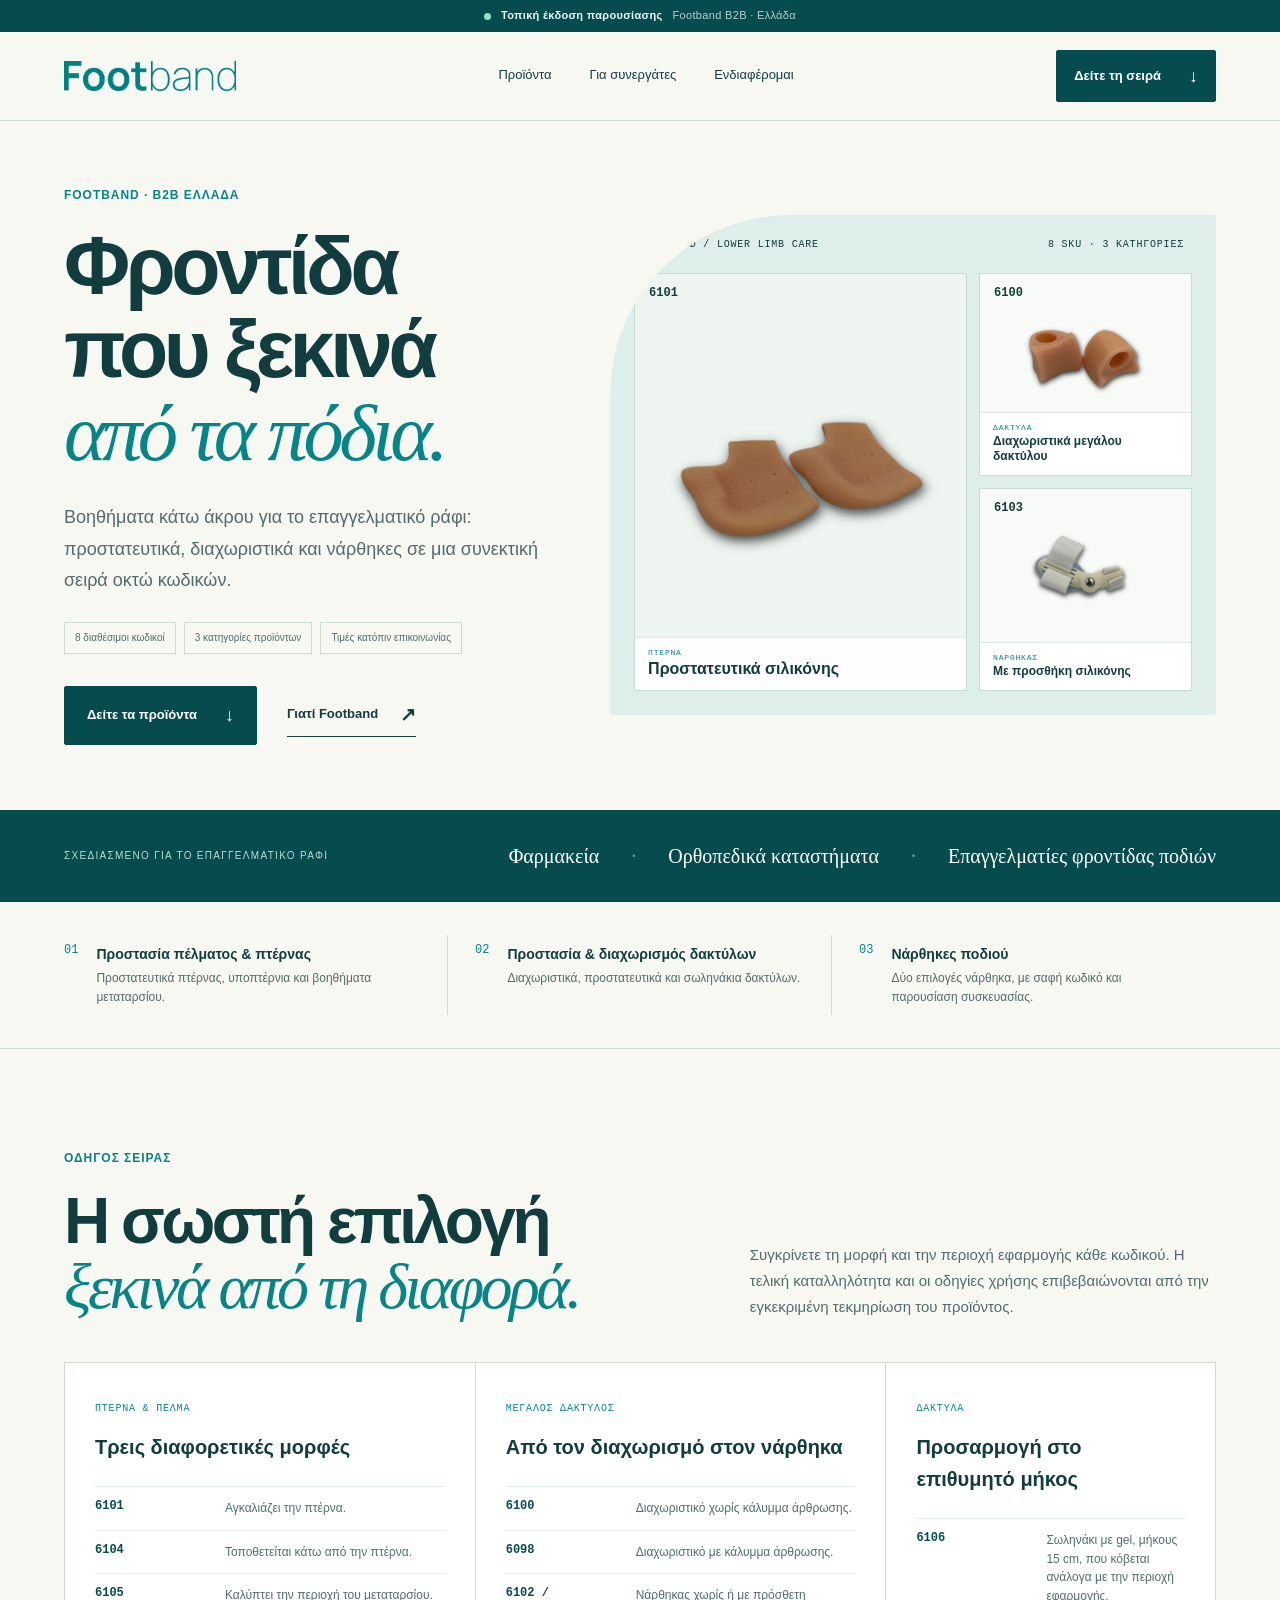
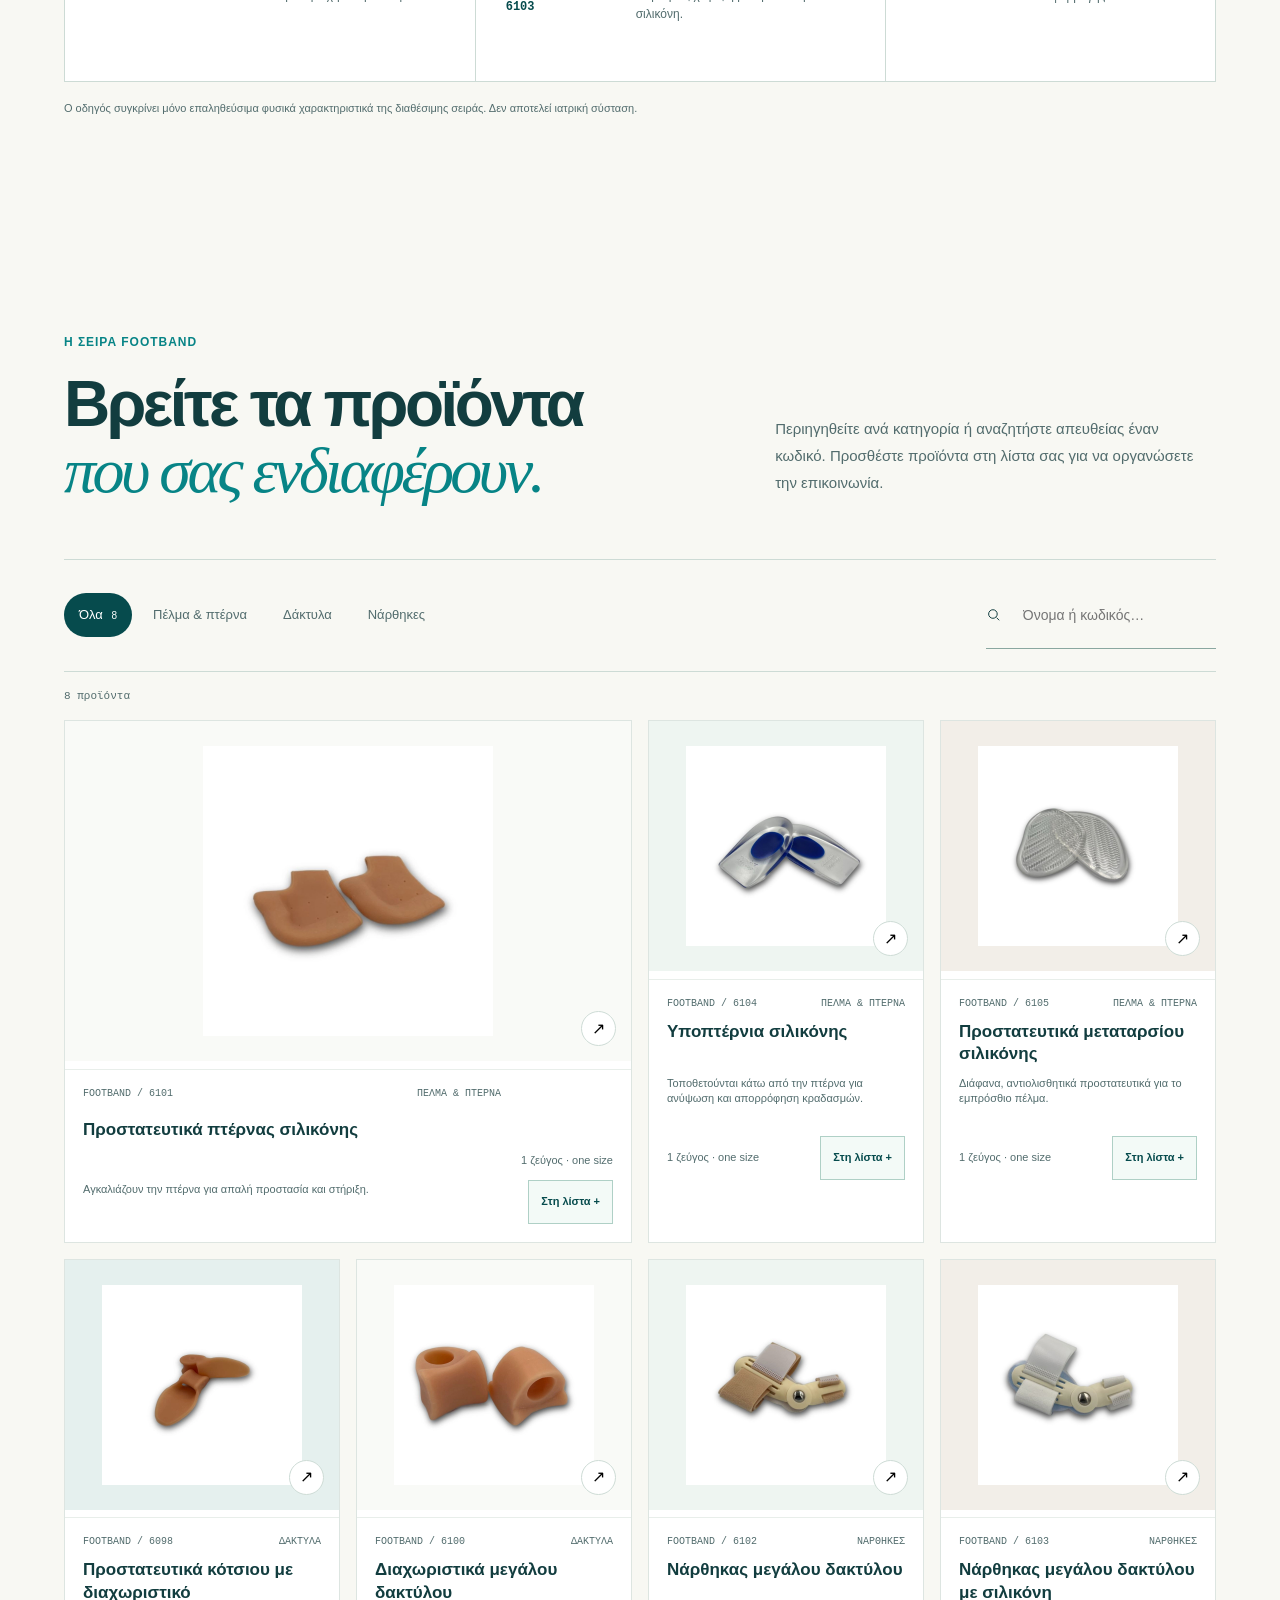
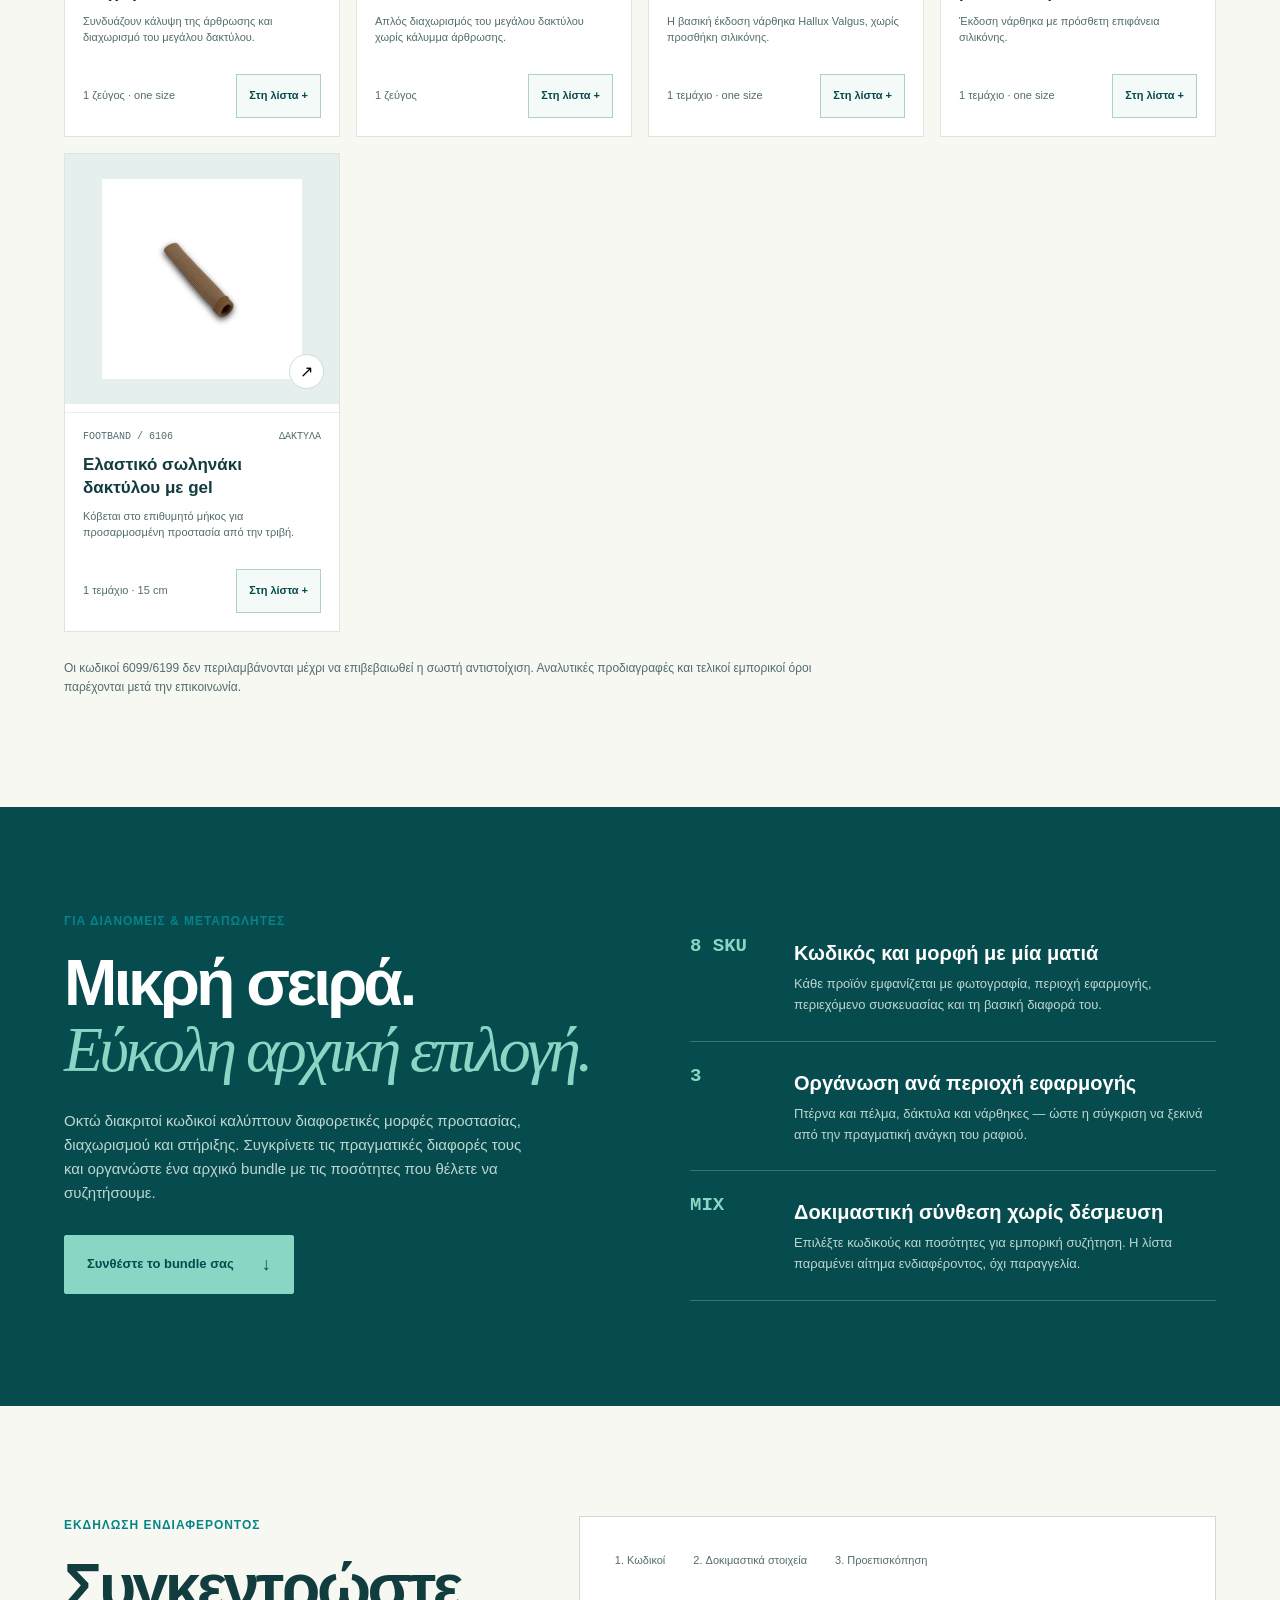
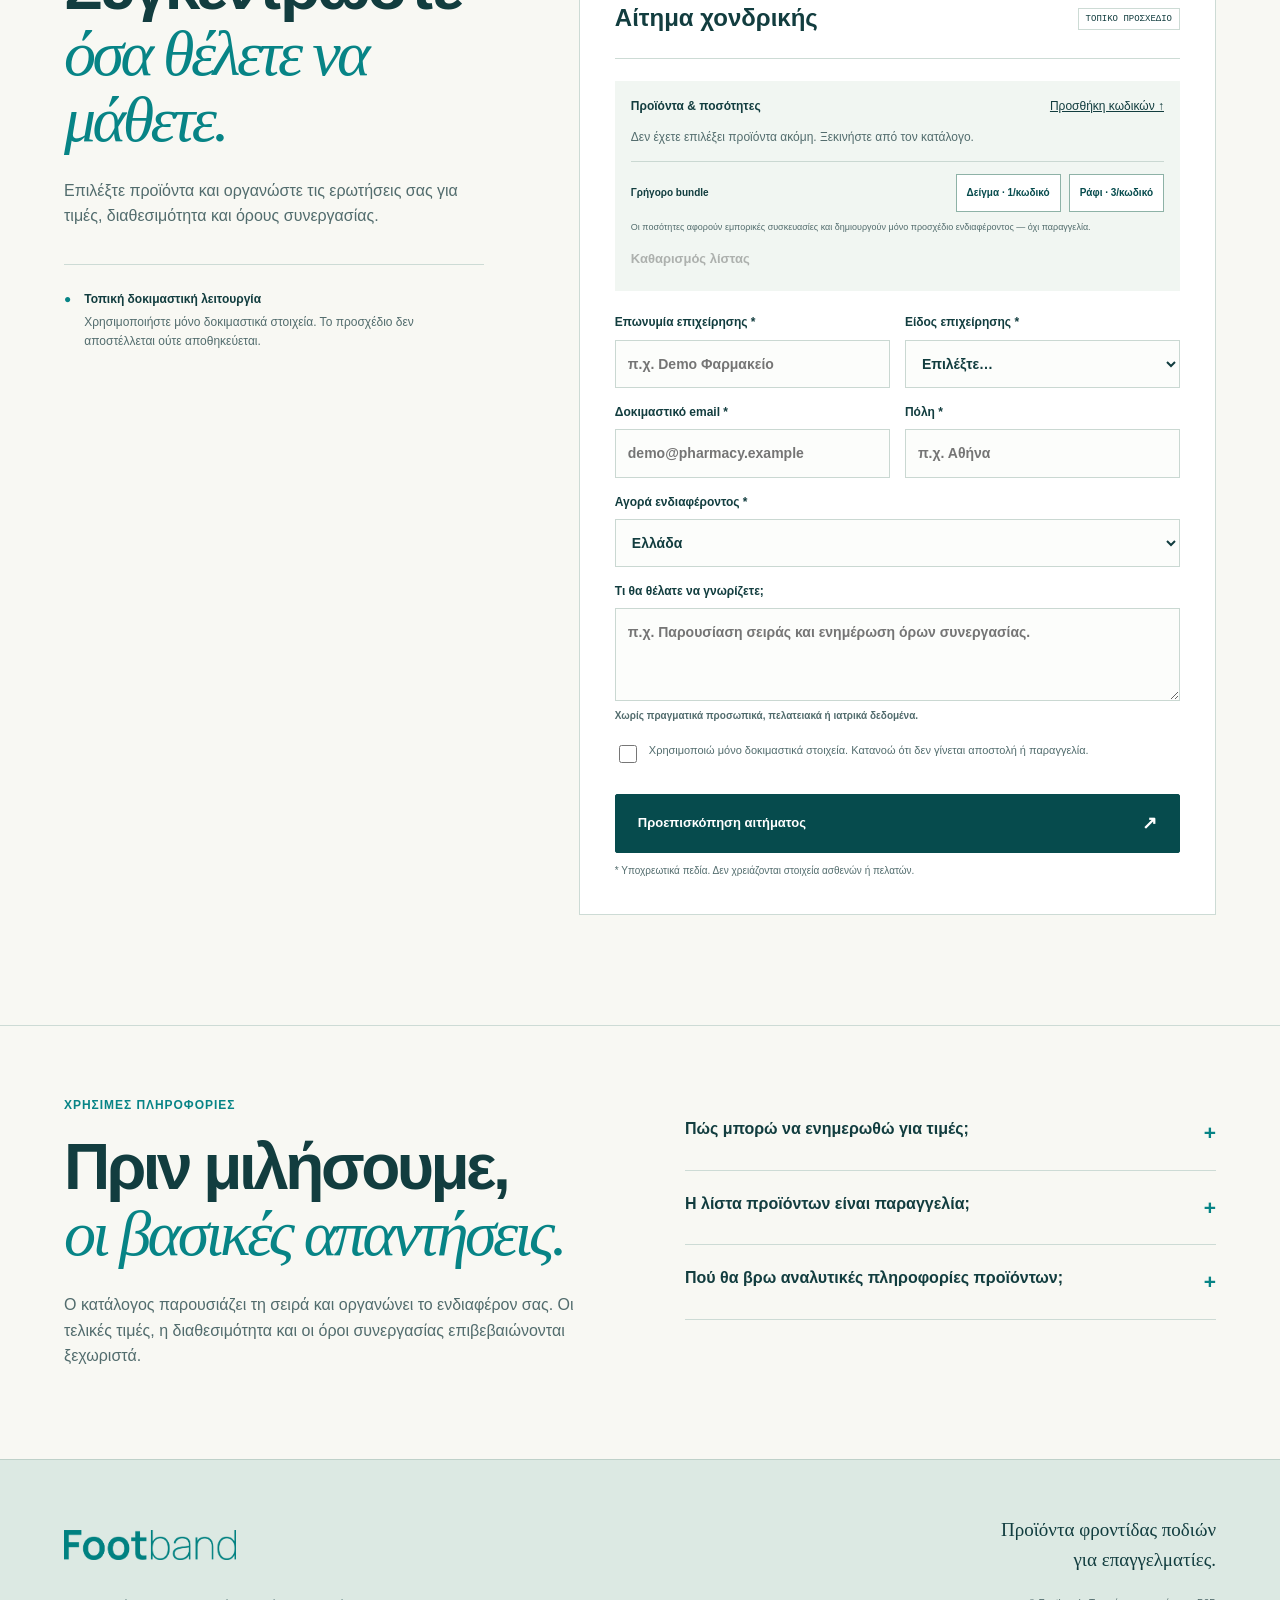
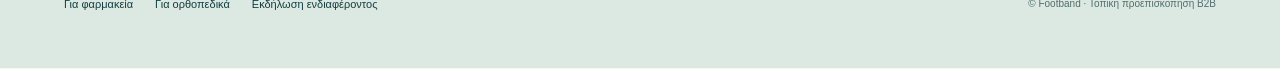
==== index.html @ 35d260d3 "Publish Footband B2B preview" ====
<!doctype html>
<html lang="el">
<head>
  <meta charset="utf-8">
  <meta name="viewport" content="width=device-width,initial-scale=1">
  <title>Footband B2B | Βοηθήματα κάτω άκρου για επαγγελματίες</title>
  <meta name="description" content="Βοηθήματα κάτω άκρου Footband για φαρμακεία, ορθοπεδικά καταστήματα και επαγγελματίες φροντίδας ποδιών.">
  <meta name="robots" content="noindex,nofollow">
  <meta name="theme-color" content="#064b4d">
  <link rel="icon" href="/assets/favicon.svg" type="image/svg+xml">
  <link rel="stylesheet" href="/styles.css"><link rel="stylesheet" href="/brand-upgrade.css">
  <script type="module" src="/app.js"></script>
</head>
<body data-design="footband-system-2026">
  <a class="skip" href="#main">Μετάβαση στο περιεχόμενο</a>
  <div class="preview-bar"><span class="status-dot" aria-hidden="true"></span><strong>Τοπική έκδοση παρουσίασης</strong><span>Footband B2B · Ελλάδα</span></div>
  <header class="site-header"><div class="shell header-inner">
    <a href="/" class="brand" aria-label="Footband αρχική"><img src="/assets/logo.png" width="172" height="30" alt="Footband"></a>
    <nav aria-label="Κύρια πλοήγηση"><a href="#catalogue">Προϊόντα</a><a href="#range">Για συνεργάτες</a><a href="#enquiry">Ενδιαφέρομαι</a></nav>
    <a class="button button-small" href="#catalogue">Δείτε τη σειρά <span aria-hidden="true">↓</span></a>
  </div></header>
  <main id="main">
    <section class="hero shell">
      <div class="hero-copy">
        <p class="eyebrow">Footband · B2B Ελλάδα</p>
        <h1>Φροντίδα που ξεκινά<br><em>από τα πόδια.</em></h1>
        <p class="hero-text">Βοηθήματα κάτω άκρου για το επαγγελματικό ράφι: προστατευτικά, διαχωριστικά και νάρθηκες σε μια συνεκτική σειρά οκτώ κωδικών.</p>
        <p class="hero-audience"><span>8 διαθέσιμοι κωδικοί</span><span>3 κατηγορίες προϊόντων</span><span>Τιμές κατόπιν επικοινωνίας</span></p>
        <div class="hero-actions"><a class="button" href="#catalogue">Δείτε τα προϊόντα <span aria-hidden="true">↓</span></a><a class="text-link" href="#range">Γιατί Footband <span aria-hidden="true">↗</span></a></div>
      </div>
      <div class="hero-stage" aria-label="Επιλεγμένα προϊόντα Footband">
        <div class="stage-caption"><span>FOOTBAND / LOWER LIMB CARE</span><span>8 SKU · 3 ΚΑΤΗΓΟΡΙΕΣ</span></div>
        <div class="hero-products">
          <article class="hero-product hero-product-primary"><span class="stage-code">6101</span><img src="/assets/footband-6101-silicone-heel-protectors-1-pair.webp" width="800" height="800" alt="Προστατευτικά πτέρνας Footband 6101"><div><small>ΠΤΕΡΝΑ</small><strong>Προστατευτικά σιλικόνης</strong></div></article>
          <article class="hero-product"><span class="stage-code">6100</span><img src="/assets/footband-6100-big-toe-separators-1-pair.webp" width="800" height="800" alt="Διαχωριστικά μεγάλου δακτύλου Footband 6100"><div><small>ΔΑΚΤΥΛΑ</small><strong>Διαχωριστικά μεγάλου δακτύλου</strong></div></article>
          <article class="hero-product"><span class="stage-code">6103</span><img src="/assets/footband-6103-hallux-valgus-splint-with-silicone-1-pcs.jpg" width="800" height="800" alt="Νάρθηκας μεγάλου δακτύλου με σιλικόνη Footband 6103"><div><small>ΝΑΡΘΗΚΑΣ</small><strong>Με προσθήκη σιλικόνης</strong></div></article>
        </div>
      </div>
    </section>
    <section class="buyer-strip" aria-label="Επαγγελματικό κοινό"><div class="shell"><p>Σχεδιασμένο για το επαγγελματικό ράφι</p><ul><li>Φαρμακεία</li><li>Ορθοπεδικά καταστήματα</li><li>Επαγγελματίες φροντίδας ποδιών</li></ul></div></section>
    <section class="proof shell" aria-label="Κατηγορίες προϊόντων Footband">
      <article><span>01</span><div><strong>Προστασία πέλματος & πτέρνας</strong><p>Προστατευτικά πτέρνας, υποπτέρνια και βοηθήματα μεταταρσίου.</p></div></article>
      <article><span>02</span><div><strong>Προστασία & διαχωρισμός δακτύλων</strong><p>Διαχωριστικά, προστατευτικά και σωληνάκια δακτύλων.</p></div></article>
      <article><span>03</span><div><strong>Νάρθηκες ποδιού</strong><p>Δύο επιλογές νάρθηκα, με σαφή κωδικό και παρουσίαση συσκευασίας.</p></div></article>
    </section>
    <section class="choice-guide shell" id="choice-guide" aria-labelledby="choice-guide-title">
      <div class="choice-guide-heading"><div><p class="eyebrow">Οδηγός σειράς</p><h2 id="choice-guide-title">Η σωστή επιλογή<br><em>ξεκινά από τη διαφορά.</em></h2></div><p>Συγκρίνετε τη μορφή και την περιοχή εφαρμογής κάθε κωδικού. Η τελική καταλληλότητα και οι οδηγίες χρήσης επιβεβαιώνονται από την εγκεκριμένη τεκμηρίωση του προϊόντος.</p></div>
      <div class="choice-paths">
        <article><span>ΠΤΕΡΝΑ & ΠΕΛΜΑ</span><h3>Τρεις διαφορετικές μορφές</h3><dl><div><dt>6101</dt><dd>Αγκαλιάζει την πτέρνα.</dd></div><div><dt>6104</dt><dd>Τοποθετείται κάτω από την πτέρνα.</dd></div><div><dt>6105</dt><dd>Καλύπτει την περιοχή του μεταταρσίου.</dd></div></dl></article>
        <article><span>ΜΕΓΑΛΟΣ ΔΑΚΤΥΛΟΣ</span><h3>Από τον διαχωρισμό στον νάρθηκα</h3><dl><div><dt>6100</dt><dd>Διαχωριστικό χωρίς κάλυμμα άρθρωσης.</dd></div><div><dt>6098</dt><dd>Διαχωριστικό με κάλυμμα άρθρωσης.</dd></div><div><dt>6102 / 6103</dt><dd>Νάρθηκας χωρίς ή με πρόσθετη σιλικόνη.</dd></div></dl></article>
        <article><span>ΔΑΚΤΥΛΑ</span><h3>Προσαρμογή στο επιθυμητό μήκος</h3><dl><div><dt>6106</dt><dd>Σωληνάκι με gel, μήκους 15 cm, που κόβεται ανάλογα με την περιοχή εφαρμογής.</dd></div></dl></article>
      </div>
      <p class="choice-guide-note">Ο οδηγός συγκρίνει μόνο επαληθεύσιμα φυσικά χαρακτηριστικά της διαθέσιμης σειράς. Δεν αποτελεί ιατρική σύσταση.</p>
    </section>
    <section class="catalogue-section shell" id="catalogue">
      <div class="section-heading"><div><p class="eyebrow">Η σειρά Footband</p><h2>Βρείτε τα προϊόντα<br><em>που σας ενδιαφέρουν.</em></h2></div><p>Περιηγηθείτε ανά κατηγορία ή αναζητήστε απευθείας έναν κωδικό. Προσθέστε προϊόντα στη λίστα σας για να οργανώσετε την επικοινωνία.</p></div>
      <div class="catalogue-controls">
        <div class="filters" role="group" aria-label="Κατηγορίες προϊόντων"><button class="filter active" data-category="all" aria-pressed="true">Όλα <span>8</span></button><button class="filter" data-category="heel" aria-pressed="false">Πέλμα & πτέρνα</button><button class="filter" data-category="toe" aria-pressed="false">Δάκτυλα</button><button class="filter" data-category="splint" aria-pressed="false">Νάρθηκες</button></div>
        <label class="search"><span class="sr-only">Αναζήτηση προϊόντος ή κωδικού</span><svg viewBox="0 0 24 24" aria-hidden="true"><circle cx="10.5" cy="10.5" r="6.5"/><path d="m16 16 4 4"/></svg><input type="search" id="search" placeholder="Όνομα ή κωδικός…" maxlength="60"></label>
      </div>
      <p id="results-count" class="results-count" aria-live="polite">8 προϊόντα</p><div id="products" class="product-grid"></div>
      <noscript><p>Η διαδραστική λίστα απαιτεί JavaScript. Δεν πραγματοποιείται αποστολή.</p></noscript>
      <p class="catalogue-note">Οι κωδικοί 6099/6199 δεν περιλαμβάνονται μέχρι να επιβεβαιωθεί η σωστή αντιστοίχιση. Αναλυτικές προδιαγραφές και τελικοί εμπορικοί όροι παρέχονται μετά την επικοινωνία.</p>
    </section>
    <section class="partners-section" id="range"><div class="shell partners-inner"><div><p class="eyebrow">Για διανομείς & μεταπωλητές</p><h2>Μικρή σειρά.<br><em>Εύκολη αρχική επιλογή.</em></h2><p class="partners-intro">Οκτώ διακριτοί κωδικοί καλύπτουν διαφορετικές μορφές προστασίας, διαχωρισμού και στήριξης. Συγκρίνετε τις πραγματικές διαφορές τους και οργανώστε ένα αρχικό bundle με τις ποσότητες που θέλετε να συζητήσουμε.</p><a class="button range-cta" href="#catalogue">Συνθέστε το bundle σας <span aria-hidden="true">↓</span></a></div><ol class="steps evidence-stats"><li><span>8 SKU</span><div><h3>Κωδικός και μορφή με μία ματιά</h3><p>Κάθε προϊόν εμφανίζεται με φωτογραφία, περιοχή εφαρμογής, περιεχόμενο συσκευασίας και τη βασική διαφορά του.</p></div></li><li><span>3</span><div><h3>Οργάνωση ανά περιοχή εφαρμογής</h3><p>Πτέρνα και πέλμα, δάκτυλα και νάρθηκες — ώστε η σύγκριση να ξεκινά από την πραγματική ανάγκη του ραφιού.</p></div></li><li><span>MIX</span><div><h3>Δοκιμαστική σύνθεση χωρίς δέσμευση</h3><p>Επιλέξτε κωδικούς και ποσότητες για εμπορική συζήτηση. Η λίστα παραμένει αίτημα ενδιαφέροντος, όχι παραγγελία.</p></div></li></ol></div></section>
    <section class="enquiry-section shell" id="enquiry">
      <div class="enquiry-intro"><p class="eyebrow">Εκδήλωση ενδιαφέροντος</p><h2>Συγκεντρώστε<br><em>όσα θέλετε να μάθετε.</em></h2><p>Επιλέξτε προϊόντα και οργανώστε τις ερωτήσεις σας για τιμές, διαθεσιμότητα και όρους συνεργασίας.</p><div class="local-note"><span aria-hidden="true">●</span><p><strong>Τοπική δοκιμαστική λειτουργία</strong>Χρησιμοποιήστε μόνο δοκιμαστικά στοιχεία. Το προσχέδιο δεν αποστέλλεται ούτε αποθηκεύεται.</p></div></div>
      <form id="enquiry-form" novalidate>
        <ol class="enquiry-steps" aria-label="Βήματα αιτήματος"><li>Κωδικοί</li><li>Δοκιμαστικά στοιχεία</li><li>Προεπισκόπηση</li></ol>
        <div class="form-title"><h3>Αίτημα χονδρικής</h3><span>ΤΟΠΙΚΟ ΠΡΟΣΧΕΔΙΟ</span></div>
        <div class="selected-box"><div><strong>Προϊόντα & ποσότητες</strong><a href="#catalogue">Προσθήκη κωδικών ↑</a></div><div id="selected-products" aria-live="polite"></div><p class="field-error" id="error-skus"></p><div class="bundle-picker" aria-label="Γρήγορη σύνθεση bundle"><span>Γρήγορο bundle</span><button type="button" data-bundle="sample">Δείγμα · 1/κωδικό</button><button type="button" data-bundle="shelf">Ράφι · 3/κωδικό</button></div><p class="bundle-note">Οι ποσότητες αφορούν εμπορικές συσκευασίες και δημιουργούν μόνο προσχέδιο ενδιαφέροντος — όχι παραγγελία.</p><button type="button" id="clear-selection" class="text-link">Καθαρισμός λίστας</button></div>
        <div class="form-grid"><label>Επωνυμία επιχείρησης *<input name="company" autocomplete="off" maxlength="100" placeholder="π.χ. Demo Φαρμακείο" aria-describedby="error-company" required><span class="field-error" id="error-company"></span></label><label>Είδος επιχείρησης *<select name="type" aria-describedby="error-type" required><option value="">Επιλέξτε…</option><option value="pharmacy">Φαρμακείο</option><option value="orthopaedic">Ορθοπεδικό κατάστημα</option><option value="footcare">Φροντίδα ποδιών</option><option value="distributor">Διανομέας</option><option value="other">Άλλη επιχείρηση</option></select><span class="field-error" id="error-type"></span></label><label>Δοκιμαστικό email *<input name="email" type="email" autocomplete="off" maxlength="150" placeholder="demo@pharmacy.example" aria-describedby="error-email" required><span class="field-error" id="error-email"></span></label><label>Πόλη *<input name="city" autocomplete="off" maxlength="80" placeholder="π.χ. Αθήνα" aria-describedby="error-city" required><span class="field-error" id="error-city"></span></label></div>
        <label class="full-label">Αγορά ενδιαφέροντος *<select name="market" aria-describedby="error-market"><option value="GR">Ελλάδα</option><option value="CY">Κύπρος</option><option value="EU">Άλλη χώρα ΕΕ</option></select><span class="field-error" id="error-market"></span></label>
        <label class="full-label">Τι θα θέλατε να γνωρίζετε;<textarea name="message" maxlength="800" rows="3" aria-describedby="error-message message-help" placeholder="π.χ. Παρουσίαση σειράς και ενημέρωση όρων συνεργασίας."></textarea><small id="message-help">Χωρίς πραγματικά προσωπικά, πελατειακά ή ιατρικά δεδομένα.</small><span class="field-error" id="error-message"></span></label>
        <label class="check-label"><input name="synthetic" type="checkbox" aria-describedby="error-synthetic" required><span>Χρησιμοποιώ μόνο δοκιμαστικά στοιχεία. Κατανοώ ότι δεν γίνεται αποστολή ή παραγγελία.</span></label><p class="field-error" id="error-synthetic"></p><p id="form-status" role="alert"></p><button class="button form-submit" type="submit">Προεπισκόπηση αιτήματος <span aria-hidden="true">↗</span></button><p class="form-footnote">* Υποχρεωτικά πεδία. Δεν χρειάζονται στοιχεία ασθενών ή πελατών.</p>
      </form>
    </section>
    <section class="contact-section shell" id="contact"><div><p class="eyebrow">Χρήσιμες πληροφορίες</p><h2>Πριν μιλήσουμε,<br><em>οι βασικές απαντήσεις.</em></h2><p>Ο κατάλογος παρουσιάζει τη σειρά και οργανώνει το ενδιαφέρον σας. Οι τελικές τιμές, η διαθεσιμότητα και οι όροι συνεργασίας επιβεβαιώνονται ξεχωριστά.</p></div><div class="faq"><details><summary>Πώς μπορώ να ενημερωθώ για τιμές;</summary><p>Επιλέξτε τους κωδικούς που σας ενδιαφέρουν και ετοιμάστε τη λίστα σας. Οι τιμές δεν εμφανίζονται δημόσια.</p></details><details><summary>Η λίστα προϊόντων είναι παραγγελία;</summary><p>Όχι. Είναι ένας τρόπος να συγκεντρώσετε το ενδιαφέρον σας πριν από την επικοινωνία.</p></details><details><summary>Πού θα βρω αναλυτικές πληροφορίες προϊόντων;</summary><p>Οι πλήρεις προδιαγραφές, οι οδηγίες και η διαθεσιμότητα παρέχονται μαζί με την εμπορική ενημέρωση.</p></details></div></section>
  </main>
  <footer><div class="shell footer-inner"><a href="/" class="brand"><img src="/assets/logo.png" width="154" height="27" alt="Footband αρχική"></a><p>Προϊόντα φροντίδας ποδιών<br>για επαγγελματίες.</p><div><a href="/pharmacies/">Για φαρμακεία</a><a href="/orthopaedic-shops/">Για ορθοπεδικά</a><a href="#enquiry">Εκδήλωση ενδιαφέροντος</a></div><span>© Footband · Τοπική προεπισκόπηση B2B</span></div></footer>
  <div class="selection-bar" id="selection-bar" hidden><span><b id="selection-count">0</b> κωδικοί · <b id="selection-units">0</b> συσκευασίες</span><a href="#enquiry" class="button button-small">Ποσότητες & bundle <span aria-hidden="true">↗</span></a></div>
  <dialog id="product-dialog" aria-labelledby="product-dialog-title"><button class="close-dialog" type="button" aria-label="Κλείσιμο λεπτομερειών">×</button><div id="product-dialog-content"></div></dialog>
  <dialog id="request-dialog" aria-labelledby="request-title"><button class="close-dialog" type="button" aria-label="Κλείσιμο προεπισκόπησης">×</button><p class="eyebrow">Το προσχέδιό σας</p><h2 id="request-title">Έτοιμο για έλεγχο.<br>Δεν έχει αποσταλεί.</h2><p>Το δοκιμαστικό αίτημα παραμένει μόνο σε αυτή τη σελίδα. Δεν έγινε παραγγελία.</p><pre id="request-content"></pre><button id="download-draft" class="button" type="button">Λήψη δοκιμαστικού αιτήματος ↓</button></dialog>
</body>
</html>
---- styles.css ----
:root{--ink:#123d3f;--deep:#064b4d;--teal:#078486;--aqua:#42c0af;--pale:#e4f0ec;--paper:#f8f8f3;--white:#fff;--line:#cddbd5;--muted:#526c6d;--warm:#e9d4bd;--alert:#8b392e}
*{box-sizing:border-box}html{scroll-behavior:smooth;scroll-padding-top:112px}body{margin:0;background:var(--paper);color:var(--ink);font:16px/1.6 Arial,Helvetica,sans-serif}a{color:inherit;text-decoration:none}button,input,select,textarea{font:inherit}button{cursor:pointer}img{display:block;max-width:100%}h1,h2,h3,p{margin:0}h1,h2{font-weight:600;letter-spacing:-.055em;line-height:1.03}h1 em,h2 em{font-family:Georgia,'Times New Roman',serif;font-weight:400;color:var(--teal)}h2{font-size:clamp(42px,5vw,70px)}.shell{width:min(1380px,100%);margin:auto;padding-inline:64px}.sr-only{position:absolute;width:1px;height:1px;padding:0;margin:-1px;overflow:hidden;clip:rect(0,0,0,0);white-space:nowrap;border:0}.skip{position:fixed;top:-90px;left:16px;background:#fff;padding:12px 18px;z-index:40}.skip:focus{top:12px}a:focus-visible,button:focus-visible,input:focus-visible,select:focus-visible,textarea:focus-visible,summary:focus-visible{outline:3px solid #9b4f20;outline-offset:4px}
.preview-bar{min-height:32px;padding:6px 20px;background:var(--deep);color:#effaf7;display:flex;justify-content:center;align-items:center;gap:10px;font-size:11px;letter-spacing:.03em}.preview-bar strong{font-size:11px}.preview-bar span:last-child{opacity:.76}.status-dot{width:7px;height:7px;border-radius:50%;background:#90e3c5}
.site-header{position:sticky;top:0;z-index:20;background:#f8f8f3ed;border-bottom:1px solid var(--line);backdrop-filter:blur(18px)}.header-inner{height:88px;display:flex;align-items:center;justify-content:space-between;gap:32px}.brand img{width:172px;height:auto}.site-header nav{display:flex;gap:34px;font-size:13px}.site-header nav a{padding:12px 2px;border-bottom:1px solid transparent}.site-header nav a:hover{border-color:var(--teal)}
.button{display:inline-flex;align-items:center;justify-content:space-between;gap:28px;min-height:52px;padding:14px 22px;border:1px solid var(--deep);background:var(--deep);color:#fff;border-radius:2px;font-size:13px;font-weight:700;transition:transform .15s,background .15s}.button:hover{transform:translateY(-2px);background:#063d3f}.button span{font-size:18px}.button-small{min-height:46px;padding:11px 17px}.text-link{display:inline-flex;align-items:center;gap:22px;border-bottom:1px solid currentColor;padding:6px 0;font-size:13px;font-weight:700}.text-link span{font-size:19px}.eyebrow{font-size:12px;font-weight:700;letter-spacing:.08em;text-transform:uppercase;margin-bottom:20px;color:var(--teal)}
.hero{display:grid;grid-template-columns:.88fr 1.12fr;align-items:center;gap:70px;min-height:690px;padding-top:65px;padding-bottom:65px}.hero h1{font-size:clamp(52px,6.3vw,91px)}.hero-text{max-width:590px;margin-top:28px;font-size:18px;line-height:1.75;color:var(--muted)}.seller-identity{display:grid;grid-template-columns:auto auto 1fr;align-items:center;gap:10px 15px;margin-top:26px;font-size:12px;color:var(--muted)}.seller-identity strong{font-size:14px;color:var(--ink);padding-right:15px;border-right:1px solid var(--line)}.seller-identity span:first-child{text-transform:uppercase;letter-spacing:.08em;font-size:9px}.hero-actions{display:flex;align-items:center;gap:30px;margin-top:32px}.hero-stage{position:relative;min-height:540px;background:var(--pale);overflow:hidden;border-radius:240px 4px 4px 4px}.hero-stage:before{content:"";position:absolute;width:520px;height:520px;border:1px solid #a7ccc1;border-radius:50%;left:18%;top:10%}.stage-caption{position:absolute;left:30px;right:30px;top:25px;display:flex;justify-content:space-between;font:10px/1.2 monospace;letter-spacing:.08em}.stage-card{position:absolute;background:#fff;border:1px solid #d7e2dd;box-shadow:0 24px 60px #0d4c4214}.stage-card img{width:100%;height:100%;object-fit:contain;mix-blend-mode:multiply}.stage-code{position:absolute;left:18px;top:16px;z-index:1;font:700 12px monospace}.stage-card-main{width:58%;height:390px;right:7%;top:76px;padding:42px 24px 70px}.stage-card-main p{position:absolute;left:22px;bottom:21px;font-size:18px;font-weight:700;line-height:1.15}.stage-card-side{width:31%;height:225px;left:7%;bottom:28px;padding:38px 12px 15px}.stage-seal{position:absolute;right:4%;bottom:22px;width:104px;height:104px;border-radius:50%;background:var(--deep);color:#fff;display:grid;place-content:center;text-align:center;font-size:10px;line-height:1.25;transform:rotate(8deg)}.stage-seal span{font:400 35px/1 Georgia,serif}
.buyer-strip{background:var(--deep);color:#fff}.buyer-strip .shell{min-height:92px;display:flex;align-items:center;justify-content:space-between;gap:25px}.buyer-strip p{font-size:10px;text-transform:uppercase;letter-spacing:.13em;color:#b9ded5}.buyer-strip ul{display:flex;align-items:center;gap:32px;margin:0;padding:0;list-style:none;font-family:Georgia,serif;font-size:20px}.buyer-strip li+li:before{content:"·";margin-right:32px;color:var(--aqua)}
.proof{display:grid;grid-template-columns:repeat(3,1fr);padding-top:33px;padding-bottom:33px;border-bottom:1px solid var(--line)}.proof article{display:flex;gap:18px;padding:8px 27px;border-right:1px solid var(--line)}.proof article:first-child{padding-left:0}.proof article:last-child{border:0}.proof article>span{font:12px monospace;color:var(--teal)}.proof strong{display:block;font-size:14px;margin-bottom:4px}.proof p{font-size:12px;color:var(--muted)}
.choice-guide{padding-top:100px;padding-bottom:100px}.choice-guide-heading{display:grid;grid-template-columns:1.15fr .85fr;align-items:end;gap:55px;margin-bottom:42px}.choice-guide-heading>p{max-width:460px;color:var(--muted);font-size:15px;line-height:1.75}.choice-paths{display:grid;grid-template-columns:1fr 1fr .8fr;border:1px solid var(--line);background:#fff}.choice-paths article{padding:30px;border-right:1px solid var(--line)}.choice-paths article:last-child{border-right:0}.choice-paths article>span{font:10px monospace;letter-spacing:.08em;color:var(--teal)}.choice-paths h3{margin:12px 0 23px;font-size:20px}.choice-paths dl{display:grid;gap:0}.choice-paths dl div{display:grid;grid-template-columns:78px 1fr;gap:12px;padding:12px 0;border-top:1px solid #e5ece8}.choice-paths dt{font:700 12px monospace;color:var(--deep)}.choice-paths dd{font-size:12px;line-height:1.55;color:var(--muted)}.choice-guide-note{max-width:760px;margin-top:18px;font-size:11px;color:var(--muted)}
.catalogue-section{padding-top:115px;padding-bottom:110px}.section-heading{display:grid;grid-template-columns:1.2fr .8fr;align-items:end;gap:50px;margin-bottom:55px}.section-heading>p{max-width:420px;padding-bottom:8px;font-size:15px;line-height:1.8;color:var(--muted)}.catalogue-controls{display:flex;justify-content:space-between;align-items:center;gap:22px;padding:22px 0;border-top:1px solid var(--line);border-bottom:1px solid var(--line)}.filters{display:flex;gap:6px;flex-wrap:wrap}.filter{min-height:44px;padding:9px 14px;border:1px solid transparent;border-radius:30px;background:transparent;color:var(--muted);font-size:13px}.filter:hover{background:#e9efeb}.filter.active{background:var(--deep);color:#fff}.filter span{margin-left:5px;font-size:10px}.search{display:flex;align-items:center;gap:9px;min-width:230px;border-bottom:1px solid #8aa7a0;padding:9px 0}.search svg{width:18px;height:18px;fill:none;stroke:currentColor;stroke-width:1.5}.search input{width:100%;border:0;background:transparent;color:var(--ink)}.results-count{margin:18px 0;font:11px monospace;color:var(--muted)}.product-grid{display:grid;grid-template-columns:repeat(4,1fr);gap:16px}.product-card{background:#fff;border:1px solid #dde5e1;overflow:hidden;transition:transform .2s,box-shadow .2s}.product-card:hover{transform:translateY(-4px);box-shadow:0 18px 40px #123d3f12}.product-picture{position:relative;width:100%;padding:0;border:0;background:#f9faf7}.product-picture img{width:100%;height:250px;object-fit:contain;padding:25px}.product-picture:after{content:"↗";position:absolute;right:15px;bottom:15px;width:33px;height:33px;border:1px solid var(--line);border-radius:50%;display:grid;place-items:center;background:#fff}.product-content{padding:18px;border-top:1px solid #e8eeea}.product-meta{display:flex;justify-content:space-between;gap:8px;margin-bottom:12px;font:10px monospace;color:var(--muted);text-transform:uppercase}.product-content h3{min-height:48px;font-size:17px;line-height:1.35}.product-bottom{display:flex;align-items:center;justify-content:space-between;gap:10px;margin-top:18px}.product-bottom>span{font-size:11px;color:var(--muted)}.add-product{min-height:44px;padding:9px 12px;border:1px solid #afd0c6;background:#f3faf7;color:var(--deep);font-size:11px;font-weight:700}.add-product[aria-pressed=true]{background:var(--teal);color:#fff;border-color:var(--teal)}.catalogue-note{max-width:780px;margin-top:27px;font-size:12px;color:var(--muted)}.empty-results{grid-column:1/-1;padding:60px;text-align:center;background:#fff}

.partners-section{padding:105px 0;background:var(--deep);color:#fff}.partners-inner{display:grid;grid-template-columns:1fr 1fr;gap:100px}.partners-section h2 em{color:#89d6c5}.partners-intro{max-width:470px;margin-top:26px;font-size:15px;color:#bed6d1}.steps{list-style:none;margin:0;padding:0}.steps li{display:grid;grid-template-columns:55px 1fr;gap:16px;padding:25px 0;border-bottom:1px solid #397174}.steps li>span{font:12px monospace;color:#89d6c5}.steps h3{font-size:20px}.steps p{font-size:13px;color:#bed6d1;margin-top:5px}
.enquiry-section{display:grid;grid-template-columns:.8fr 1.2fr;gap:90px;padding-top:110px;padding-bottom:110px}.enquiry-intro>p:not(.eyebrow){max-width:420px;margin-top:25px;color:var(--muted)}.local-note{display:flex;gap:13px;max-width:420px;margin-top:35px;padding-top:25px;border-top:1px solid var(--line);font-size:12px;color:var(--muted)}.local-note>span{color:var(--teal)}.local-note strong{display:block;color:var(--ink);margin-bottom:4px}.enquiry-section form{padding:35px;background:#fff;border:1px solid var(--line)}.enquiry-steps{display:flex;gap:28px;margin:0 0 30px;padding:0;list-style-position:inside;font-size:11px;color:var(--muted)}.form-title{display:flex;align-items:center;justify-content:space-between;gap:15px;padding-bottom:20px;border-bottom:1px solid var(--line)}.form-title h3{font-size:24px}.form-title span{font:9px monospace;border:1px solid var(--line);padding:5px 7px}.selected-box{margin:22px 0;padding:16px;background:#f1f6f2}.selected-box>div:first-child{display:flex;justify-content:space-between;font-size:12px}.selected-box a{text-decoration:underline}.selected-empty{padding-top:12px;font-size:12px;color:var(--muted)}.selected-chip{display:inline-flex;align-items:center;gap:6px;margin:10px 6px 0 0;padding:5px 8px;border:1px solid #bad0c8;border-radius:20px;background:#fff;font-size:10px}.selected-chip button{width:24px;height:24px;border:0;background:transparent;font-size:18px}.form-grid{display:grid;grid-template-columns:1fr 1fr;gap:15px}.enquiry-section label:not(.check-label){display:flex;flex-direction:column;gap:7px;font-size:12px;font-weight:700}input,select,textarea{width:100%;min-height:48px;padding:12px;border:1px solid #cad8d2;background:#fcfdfb;color:var(--ink);font-size:14px}textarea{resize:vertical}.full-label{margin-top:15px}.check-label{display:flex;align-items:flex-start;gap:9px;margin-top:18px;font-size:11px;color:var(--muted)}.check-label input{width:18px;height:18px;min-height:0;accent-color:var(--teal)}small{font-size:10px;color:var(--muted)}.field-error{font-size:10px;color:var(--alert)}.field-error:empty{display:none}#clear-selection{border:0;background:transparent;margin-top:8px}.form-submit{width:100%;margin-top:18px}.form-footnote,#form-status{margin-top:10px;font-size:10px;color:var(--muted)}
.contact-section{display:grid;grid-template-columns:1fr 1fr;gap:90px;padding-top:70px;padding-bottom:90px;border-top:1px solid var(--line)}.contact-section>div>p:not(.eyebrow){max-width:520px;margin-top:25px;color:var(--muted)}.faq details{padding:20px 0;border-bottom:1px solid var(--line)}.faq summary{display:flex;justify-content:space-between;gap:15px;cursor:pointer;list-style:none;font-weight:700}.faq summary:after{content:"+";font-size:21px;color:var(--teal)}.faq details[open] summary:after{content:"−"}.faq details p{padding-top:14px;font-size:13px;color:var(--muted)}
footer{padding:55px 0;background:#dce9e3;border-top:1px solid #bed1c9}.footer-inner{display:grid;grid-template-columns:1fr 1fr;gap:20px;align-items:center}.footer-inner>p{font-family:Georgia,serif;font-size:19px;text-align:right}.footer-inner>div{display:flex;gap:22px;font-size:11px}.footer-inner>span{text-align:right;font-size:10px;color:var(--muted)}
.selection-bar{position:fixed;left:50%;bottom:18px;z-index:25;transform:translateX(-50%);width:min(560px,calc(100% - 28px));display:flex;align-items:center;justify-content:space-between;gap:12px;padding:12px 15px;background:#fff;border:1px solid var(--line);box-shadow:0 14px 45px #073f3940;font-size:12px}.selection-bar[hidden]{display:none}.selection-bar b{display:inline-grid;place-items:center;width:26px;height:26px;margin-right:6px;border:1px solid var(--line);border-radius:50%;color:var(--teal)}
dialog{width:min(680px,calc(100% - 30px));max-height:90vh;overflow:auto;padding:36px;border:1px solid var(--line);color:var(--ink);box-shadow:0 30px 100px #092f2b44}dialog::backdrop{background:#092f2b99;backdrop-filter:blur(5px)}.close-dialog{position:absolute;right:13px;top:12px;min-width:44px;min-height:44px;border:0;border-radius:50%;background:#edf3ef;font-size:27px}.close-dialog+div>img{width:100%;height:260px;object-fit:contain}.close-dialog+div h2{font-size:35px;margin:15px 0}.close-dialog+div p{margin:12px 0;color:var(--muted)}.product-spec{padding:13px;background:#edf4ef}.dialog-note{font-size:11px}#request-content{max-height:320px;overflow:auto;padding:18px;background:#edf4ef;white-space:pre-wrap;font-size:11px}
.evidence-stats li{grid-template-columns:88px 1fr}.evidence-stats li>span{font:700 19px/1 monospace}.selected-product{display:grid;grid-template-columns:1fr auto auto;align-items:center;gap:10px;margin-top:10px;padding:9px 10px;background:#fff;border:1px solid #bad0c8}.selected-product-name{font-size:11px;font-weight:700}.quantity-control{display:flex!important;align-items:center;flex-direction:row!important;gap:6px!important;font-size:9px!important}.quantity-control input{width:62px;min-height:38px;padding:7px}.remove-product{width:38px;height:38px;border:0;background:transparent;font-size:20px}.bundle-picker{display:flex!important;align-items:center;flex-wrap:wrap;gap:8px;margin-top:14px;padding-top:12px;border-top:1px solid #cad8d2}.bundle-picker span{margin-right:auto;font-size:10px;font-weight:700}.bundle-picker button{min-height:38px;padding:7px 10px;border:1px solid #8eb2a7;background:#fff;color:var(--deep);font-size:10px;font-weight:700}.bundle-note{margin-top:8px;font-size:9px;color:var(--muted)}
@media(max-width:1100px){.shell{padding-inline:36px}.hero{gap:35px}.product-grid{grid-template-columns:repeat(3,1fr)}.pack-showcase{grid-template-columns:300px 300px 1fr}.pack{min-height:510px}.pack-body,.pack-back-content{height:372px}.pack-notes{padding-left:0}.buyer-strip ul{font-size:16px}.partners-inner,.enquiry-section{gap:55px}}
@media(max-width:760px){.shell{padding-inline:20px}.preview-bar{font-size:9px}.preview-bar span:last-child{display:none}.header-inner{height:72px}.brand img{width:138px}.site-header nav{display:none}.button-small{font-size:11px}.hero{grid-template-columns:1fr;min-height:0;padding-top:45px;padding-bottom:42px}.hero h1{font-size:clamp(47px,13vw,70px)}.hero-text{font-size:16px}.seller-identity{grid-template-columns:1fr 1fr}.seller-identity span:last-child{grid-column:1/-1}.hero-actions{align-items:flex-start;flex-direction:column;gap:16px}.hero-stage{min-height:450px;border-radius:150px 3px 3px 3px}.stage-card-main{height:320px;width:67%;top:66px}.stage-card-side{height:180px;width:37%}.stage-seal{width:82px;height:82px}.buyer-strip .shell{align-items:flex-start;flex-direction:column;padding-top:22px;padding-bottom:22px}.buyer-strip ul{align-items:flex-start;flex-direction:column;gap:7px;font-size:16px}.buyer-strip li+li:before{content:"";margin:0}.proof{grid-template-columns:1fr}.proof article,.proof article:first-child{padding:17px 0;border-right:0;border-bottom:1px solid var(--line)}.catalogue-section,.partners-section{padding-top:70px;padding-bottom:70px}.section-heading,.partners-inner,.enquiry-section,.contact-section{grid-template-columns:1fr;gap:35px}.catalogue-controls{align-items:stretch;flex-direction:column}.search{width:100%}.product-grid{grid-template-columns:repeat(2,1fr);gap:10px}.product-picture img{height:170px;padding:15px}.product-content{padding:12px}.product-meta{align-items:flex-start;flex-direction:column;font-size:8px}.product-content h3{font-size:14px;min-height:58px}.product-bottom{align-items:stretch;flex-direction:column}.add-product{width:100%}.enquiry-section{padding-top:70px;padding-bottom:70px}.enquiry-section form{padding:21px}.form-grid{grid-template-columns:1fr}.contact-section{padding-top:60px}.footer-inner{grid-template-columns:1fr}.footer-inner>p,.footer-inner>span{text-align:left}.footer-inner>div{flex-direction:column;gap:8px}.selection-bar .button{font-size:10px}.enquiry-steps{gap:15px}.seller-identity strong{border:0}}
@media(max-width:380px){.shell{padding-inline:16px}.hero-stage{min-height:400px}.stage-card-main{height:285px}.stage-card-side{height:155px;bottom:18px}.stage-seal{right:1%;bottom:8px}.product-picture img{height:145px}.filters{gap:2px}.filter{font-size:11px;padding:8px 9px}.pack{transform:scale(.93);transform-origin:top left;width:107%;margin-bottom:-38px}}
@media(prefers-reduced-motion:reduce){html{scroll-behavior:auto}*,*:before,*:after{transition:none!important;animation:none!important}}
.range-cta{margin-top:30px;background:#89d6c5;border-color:#89d6c5;color:var(--deep)}.range-cta:hover{background:#b0e5d8}
@media(max-width:760px){.choice-guide{padding-top:70px;padding-bottom:70px}.choice-guide-heading{grid-template-columns:1fr;gap:24px;margin-bottom:30px}.choice-paths{grid-template-columns:1fr}.choice-paths article{padding:24px 20px;border-right:0;border-bottom:1px solid var(--line)}.choice-paths article:last-child{border-bottom:0}.choice-paths dl div{grid-template-columns:82px 1fr}}
---- brand-upgrade.css ----
/* Footband 2026 project refinements layered over the shared system. */
.product-card:nth-child(4n+2) .product-picture{background:#eef5f1}
.product-card:nth-child(4n+3) .product-picture{background:#f2eee8}
.product-card:nth-child(4n+4) .product-picture{background:#e5f0ee}
.sku-warning{margin-top:7px;color:#7b452d;font-size:11px}
.add-product:disabled{cursor:not-allowed;background:#f5eadb;color:#6c442b;border-color:#d8bfa5}
input[aria-invalid=true],select[aria-invalid=true],textarea[aria-invalid=true]{border-color:#9a3b30}
@media(min-width:761px){.product-card:first-child{grid-column:span 2}.product-card:first-child .product-picture img{height:340px}.product-card:first-child .product-content{display:grid;grid-template-columns:1fr auto;gap:8px 20px}.product-card:first-child .product-meta,.product-card:first-child h3{grid-column:1}.product-card:first-child .product-bottom{grid-column:2;grid-row:1/3;align-self:end;flex-direction:column;align-items:flex-end;margin:0}}
@media(max-width:760px){input,select,textarea{font-size:16px}.preview-bar strong{font-size:9px}}

/* Buyer-facing hero: tighter product crops and less empty image space. */
.hero{min-height:610px}
.hero-audience{display:flex;flex-wrap:wrap;gap:8px;margin-top:25px}
.hero-audience span{padding:7px 10px;border:1px solid var(--line);font-size:10px;color:var(--muted)}
.hero-stage{min-height:470px}
.hero-stage:before{width:430px;height:430px;top:7%}
.stage-card{overflow:hidden;background:transparent;border:0;box-shadow:none}
.stage-card img{transform:scale(1.5);transform-origin:center 46%}
.stage-card-main{height:330px;top:65px;padding:0 0 62px}
.stage-card-main p{left:0;bottom:0;z-index:2;width:100%;min-height:62px;padding:13px 18px;background:#fff}
.stage-card-side{height:190px;bottom:25px;padding:0}
.stage-card-side img{transform:scale(1.65)}
.stage-code{z-index:3}
.stage-caption{left:145px}
@media(max-width:760px){.hero-stage{min-height:360px}.hero-stage:before{width:330px;height:330px}.stage-card-main{width:64%;height:260px;top:54px;right:6%;padding-bottom:56px}.stage-card-main p{min-height:56px;font-size:15px}.stage-card-side{width:35%;height:145px;left:5%;bottom:17px}.stage-seal{width:72px;height:72px;right:2%;bottom:9px}.stage-seal span{font-size:28px}}
@media(max-width:760px){.stage-caption{left:76px}}

/* Range-led hero: three clear product families without overlapping labels. */
.hero-stage{min-height:500px;border-radius:180px 4px 4px 4px;background:#deeeea}
.hero-stage:before{display:none}
.stage-caption{left:32px;right:32px;top:24px;z-index:3}
.hero-products{position:absolute;inset:58px 24px 24px;display:grid;grid-template-columns:1.22fr .78fr;grid-template-rows:1fr 1fr;gap:12px}
.hero-product{position:relative;min-width:0;overflow:hidden;background:#f7faf7;border:1px solid #c7dcd5}
.hero-product-primary{grid-row:1/3;background:#eef5f1}
.hero-product img{width:100%;height:100%;padding:22px 18px 52px;object-fit:contain;mix-blend-mode:multiply;transform:scale(1.13)}
.hero-product-primary img{padding:40px 18px 66px;transform:scale(1.24)}
.hero-product .stage-code{left:14px;top:12px}
.hero-product>div{position:absolute;left:0;right:0;bottom:0;z-index:2;padding:10px 13px 11px;background:#fffffff2;border-top:1px solid #dce7e2}
.hero-product small{display:block;margin-bottom:2px;color:var(--teal);font:8px/1.2 monospace;letter-spacing:.1em}
.hero-product strong{display:block;font-size:12px;line-height:1.25}
.hero-product-primary strong{font-size:16px}
.product-detail{margin-top:7px;min-height:42px;color:var(--muted);font-size:11px;line-height:1.45}
@media(min-width:761px){.product-card:first-child .product-detail{grid-column:1}.product-card:first-child .product-bottom{grid-row:1/4}}
@media(max-width:760px){.hero-stage{min-height:420px;border-radius:120px 4px 4px 4px}.stage-caption{left:25px;right:20px}.hero-products{inset:56px 14px 14px;grid-template-columns:1.15fr .85fr;gap:8px}.hero-product img{padding:15px 8px 48px}.hero-product-primary img{padding:34px 10px 64px}.hero-product>div{padding:8px 9px}.hero-product strong{font-size:10px}.hero-product-primary strong{font-size:13px}.product-detail{min-height:58px;font-size:10px}}
@media(max-width:560px){.product-grid{grid-template-columns:1fr}.product-picture img{height:230px}.product-content h3,.product-detail{min-height:0}.product-detail{font-size:12px}.product-bottom{flex-direction:row}}
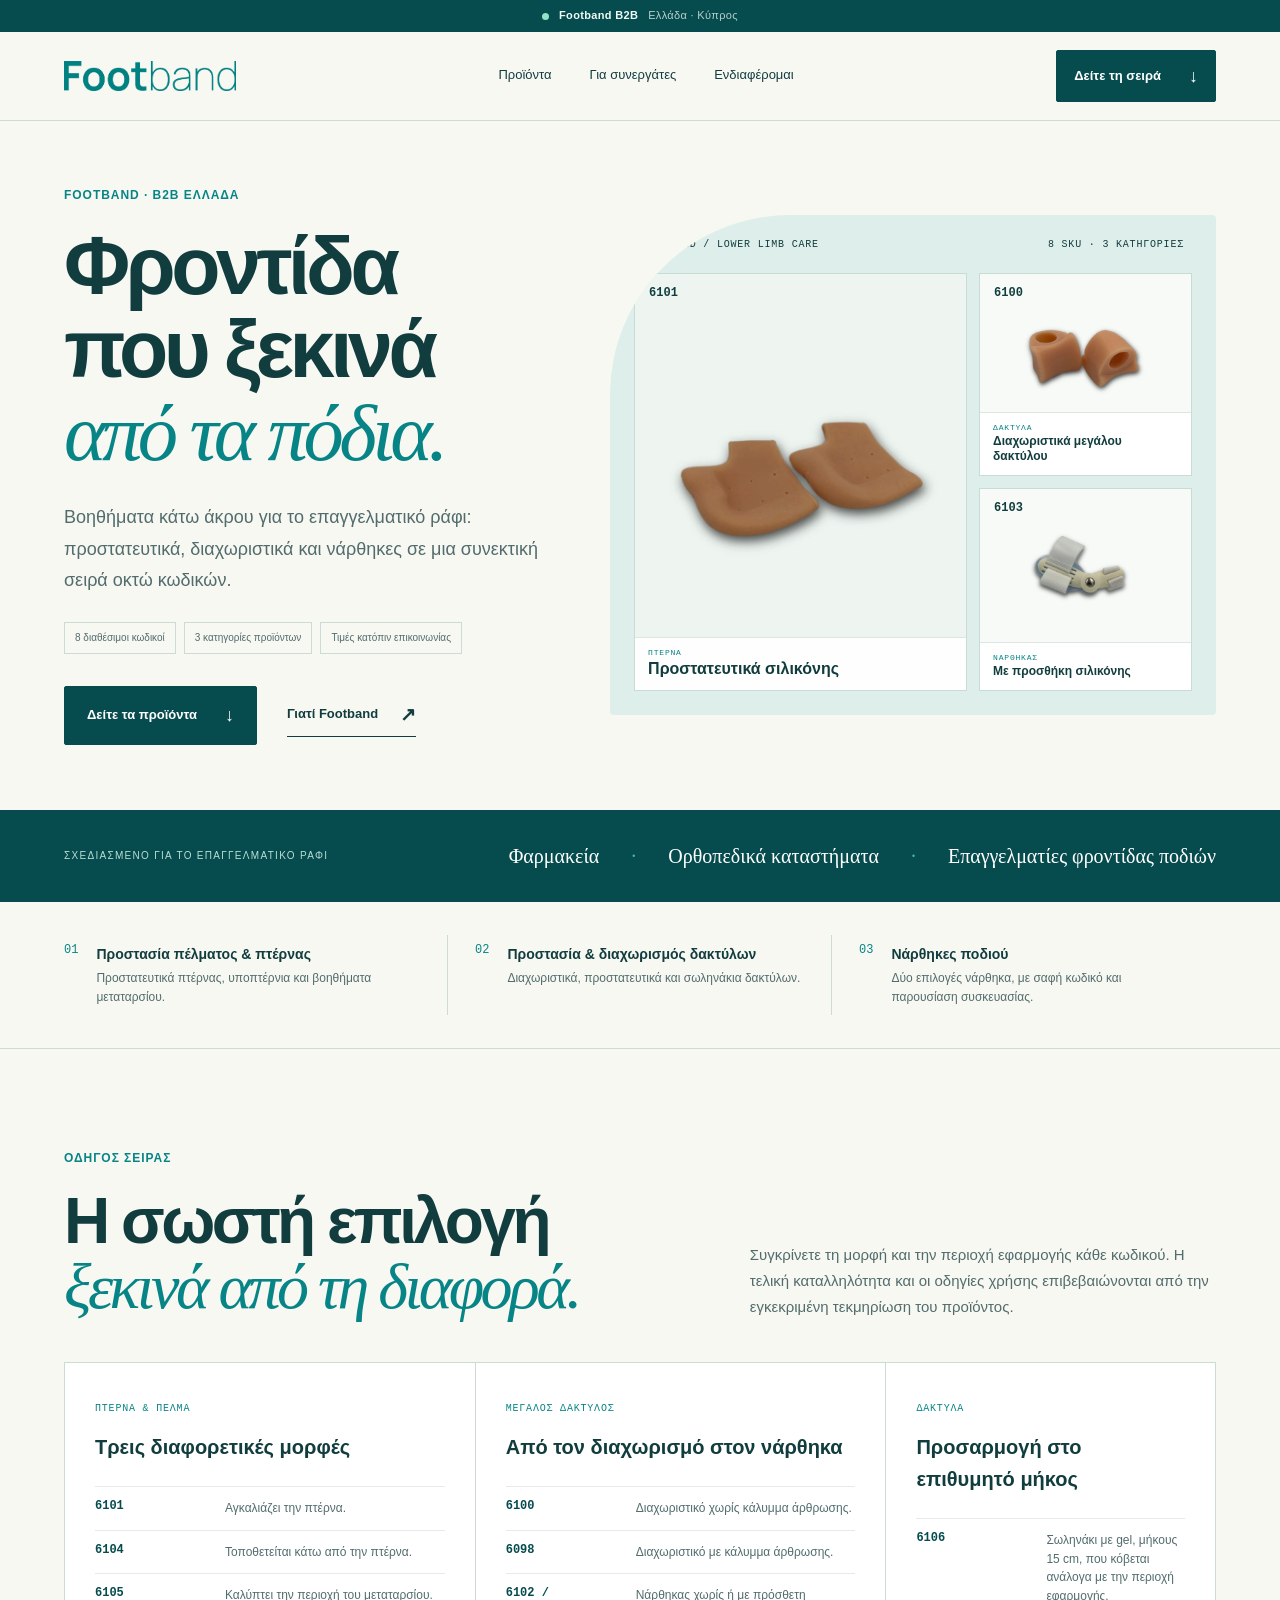
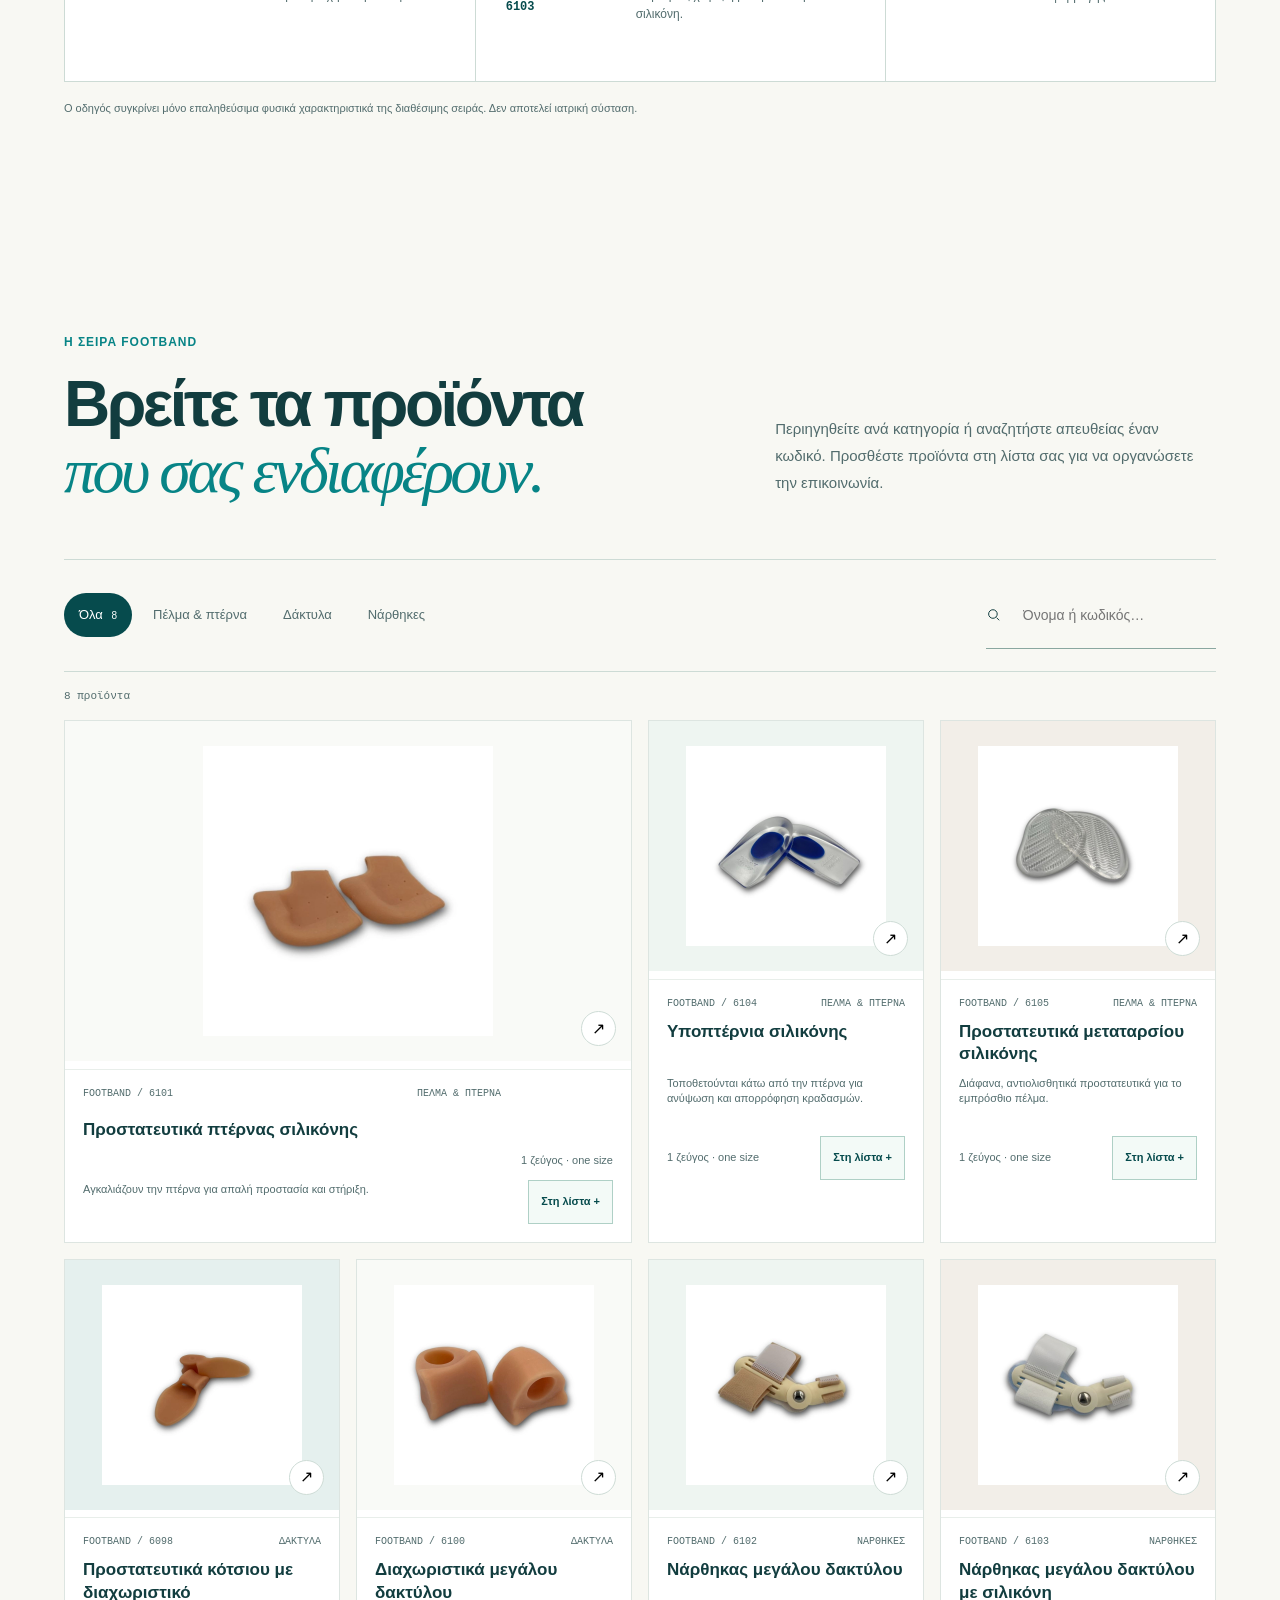
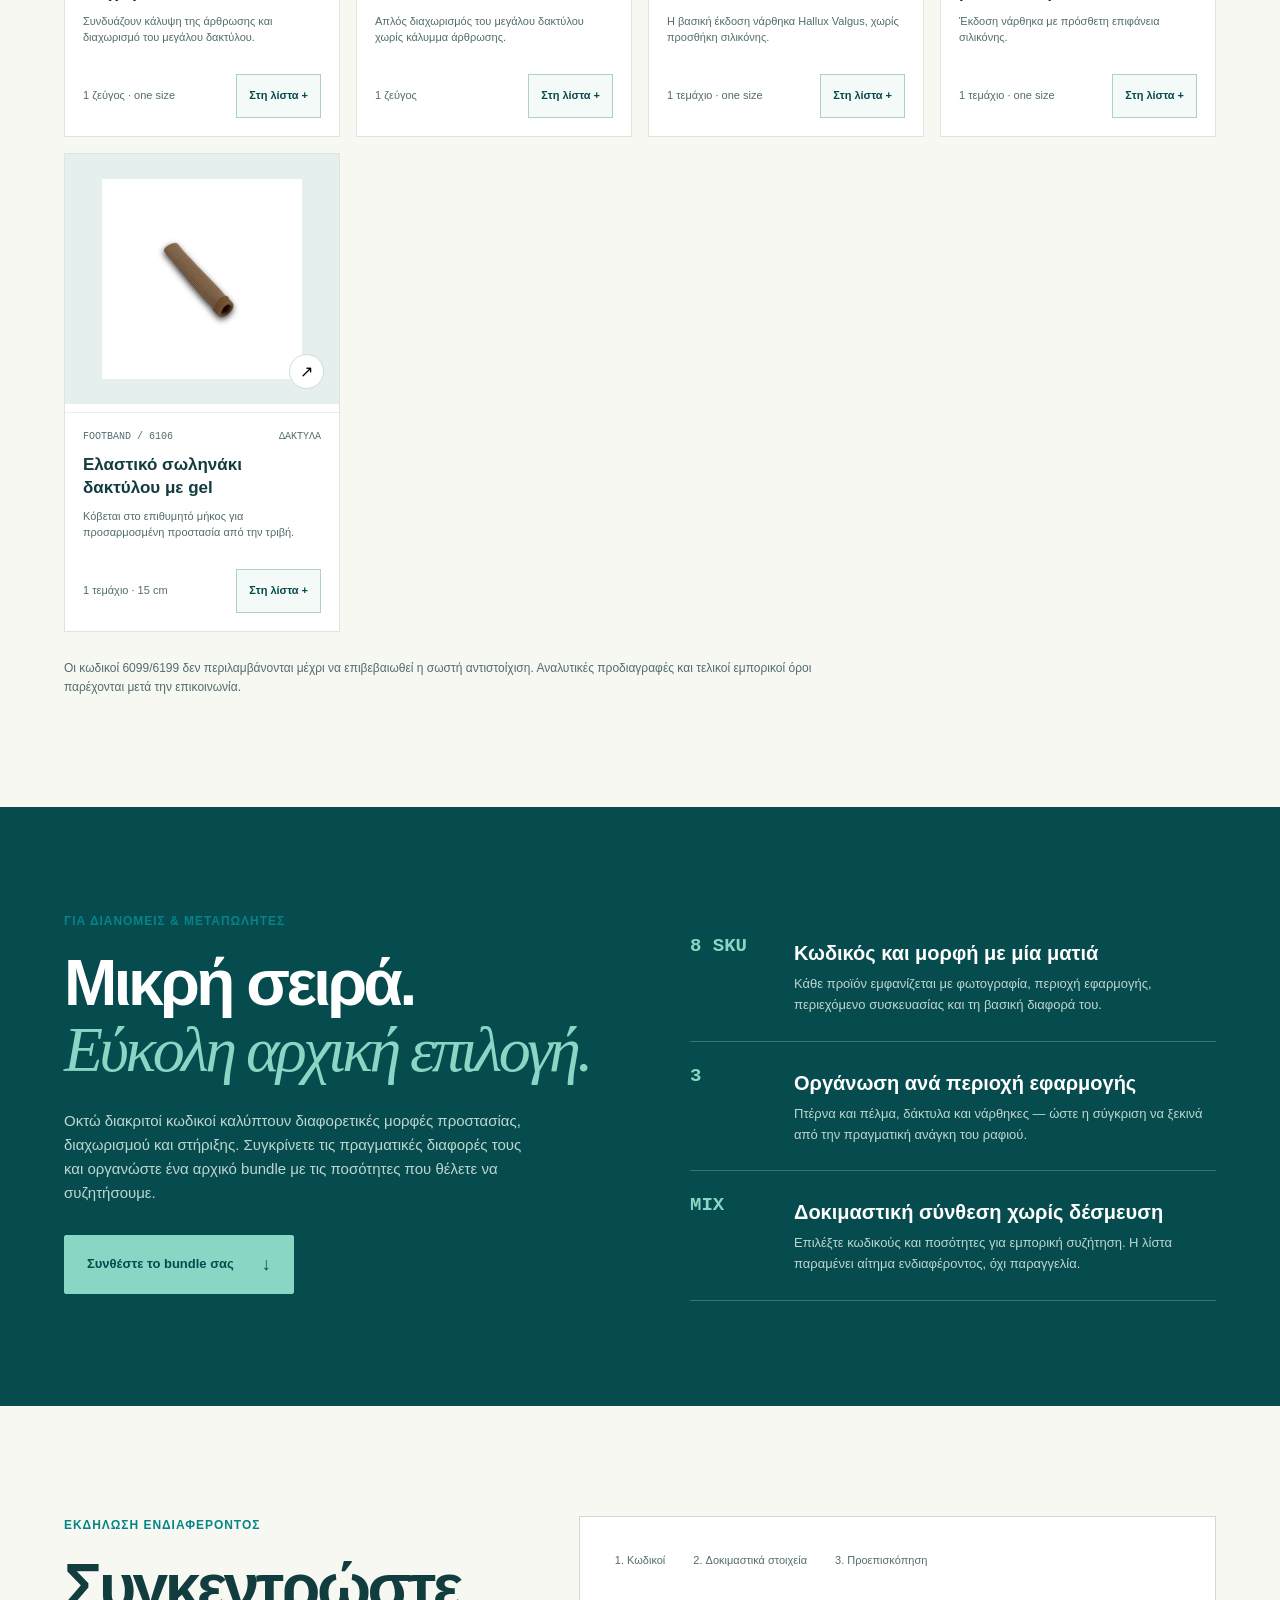
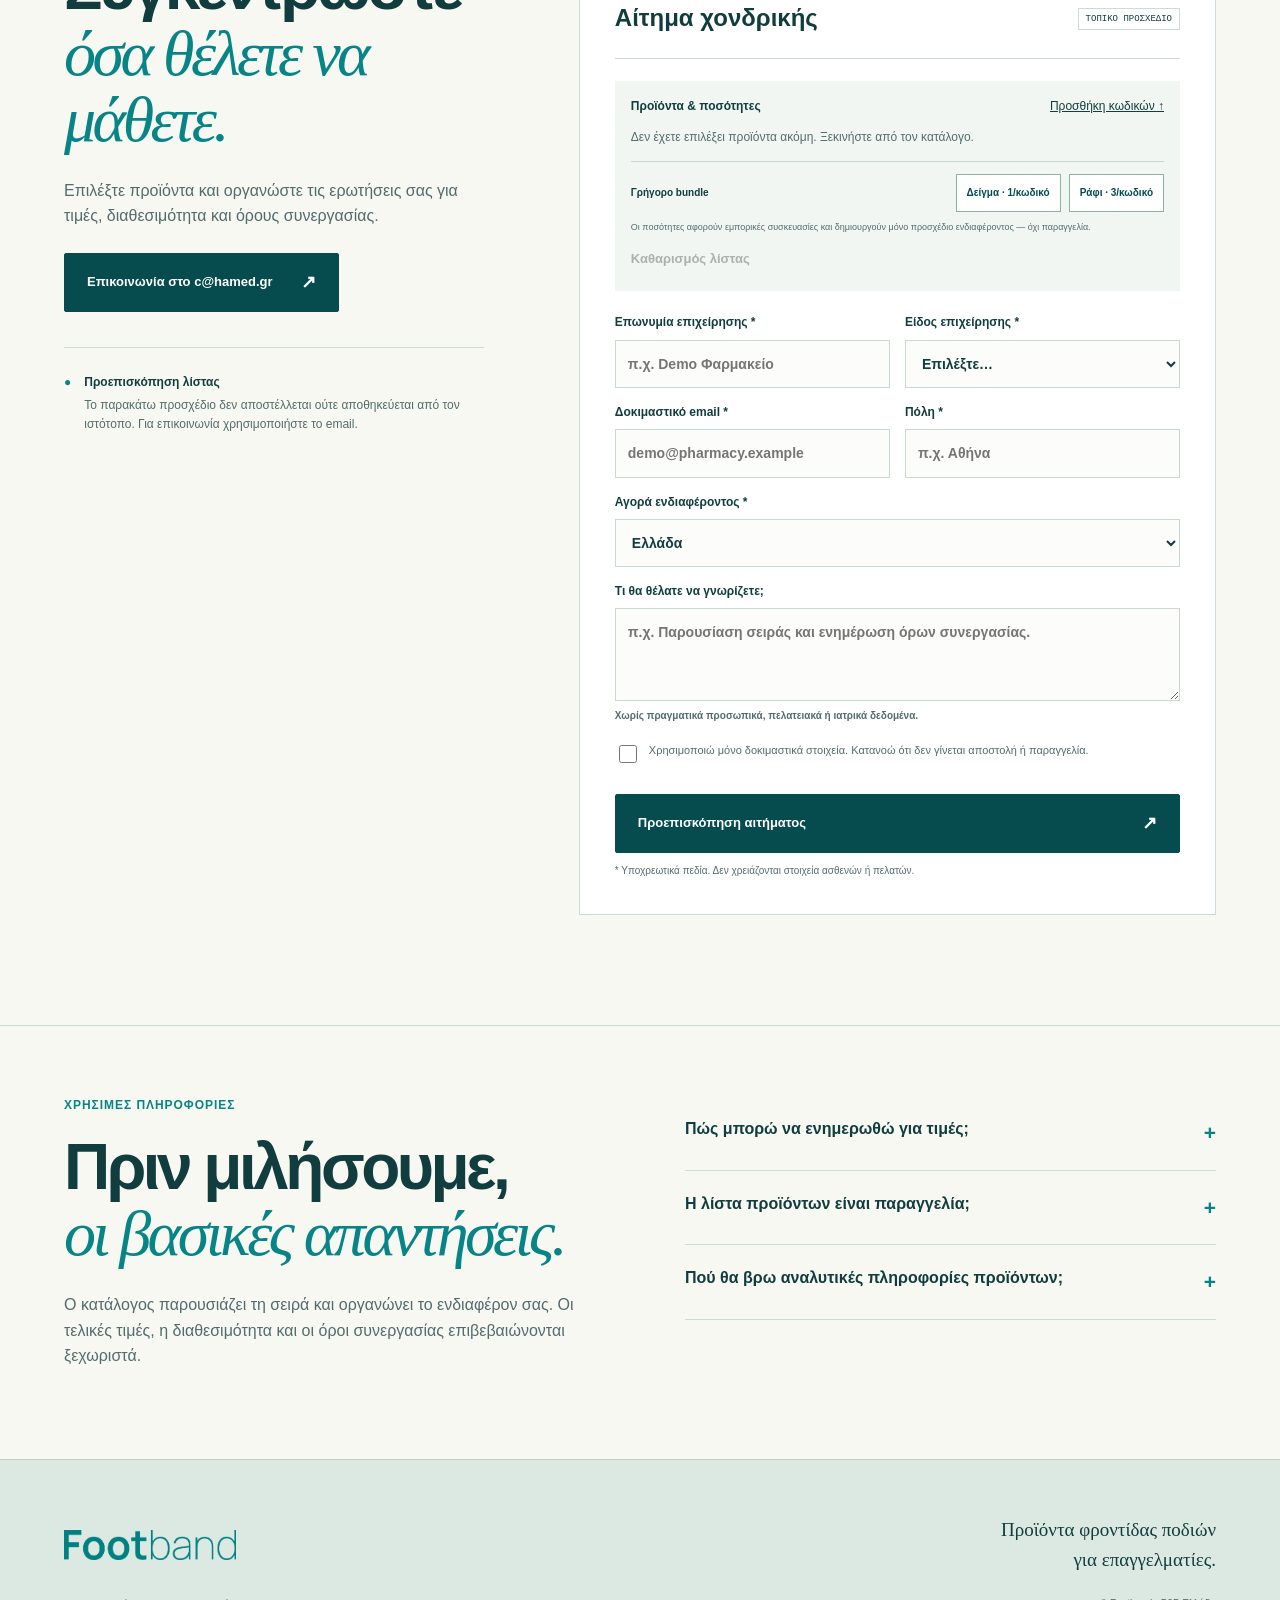
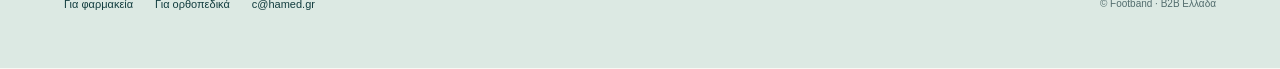
==== commit 622485f0: "Prepare live B2B contact experience" ====
--- a/index.html
+++ b/index.html
@@ -13,7 +13,7 @@
 </head>
 <body data-design="footband-system-2026">
   <a class="skip" href="#main">Μετάβαση στο περιεχόμενο</a>
-  <div class="preview-bar"><span class="status-dot" aria-hidden="true"></span><strong>Τοπική έκδοση παρουσίασης</strong><span>Footband B2B · Ελλάδα</span></div>
+  <div class="preview-bar"><span class="status-dot" aria-hidden="true"></span><strong>Footband B2B</strong><span>Ελλάδα · Κύπρος</span></div>
   <header class="site-header"><div class="shell header-inner">
     <a href="/" class="brand" aria-label="Footband αρχική"><img src="/assets/logo.png" width="172" height="30" alt="Footband"></a>
     <nav aria-label="Κύρια πλοήγηση"><a href="#catalogue">Προϊόντα</a><a href="#range">Για συνεργάτες</a><a href="#enquiry">Ενδιαφέρομαι</a></nav>
@@ -64,7 +64,7 @@
     </section>
     <section class="partners-section" id="range"><div class="shell partners-inner"><div><p class="eyebrow">Για διανομείς & μεταπωλητές</p><h2>Μικρή σειρά.<br><em>Εύκολη αρχική επιλογή.</em></h2><p class="partners-intro">Οκτώ διακριτοί κωδικοί καλύπτουν διαφορετικές μορφές προστασίας, διαχωρισμού και στήριξης. Συγκρίνετε τις πραγματικές διαφορές τους και οργανώστε ένα αρχικό bundle με τις ποσότητες που θέλετε να συζητήσουμε.</p><a class="button range-cta" href="#catalogue">Συνθέστε το bundle σας <span aria-hidden="true">↓</span></a></div><ol class="steps evidence-stats"><li><span>8 SKU</span><div><h3>Κωδικός και μορφή με μία ματιά</h3><p>Κάθε προϊόν εμφανίζεται με φωτογραφία, περιοχή εφαρμογής, περιεχόμενο συσκευασίας και τη βασική διαφορά του.</p></div></li><li><span>3</span><div><h3>Οργάνωση ανά περιοχή εφαρμογής</h3><p>Πτέρνα και πέλμα, δάκτυλα και νάρθηκες — ώστε η σύγκριση να ξεκινά από την πραγματική ανάγκη του ραφιού.</p></div></li><li><span>MIX</span><div><h3>Δοκιμαστική σύνθεση χωρίς δέσμευση</h3><p>Επιλέξτε κωδικούς και ποσότητες για εμπορική συζήτηση. Η λίστα παραμένει αίτημα ενδιαφέροντος, όχι παραγγελία.</p></div></li></ol></div></section>
     <section class="enquiry-section shell" id="enquiry">
-      <div class="enquiry-intro"><p class="eyebrow">Εκδήλωση ενδιαφέροντος</p><h2>Συγκεντρώστε<br><em>όσα θέλετε να μάθετε.</em></h2><p>Επιλέξτε προϊόντα και οργανώστε τις ερωτήσεις σας για τιμές, διαθεσιμότητα και όρους συνεργασίας.</p><div class="local-note"><span aria-hidden="true">●</span><p><strong>Τοπική δοκιμαστική λειτουργία</strong>Χρησιμοποιήστε μόνο δοκιμαστικά στοιχεία. Το προσχέδιο δεν αποστέλλεται ούτε αποθηκεύεται.</p></div></div>
+      <div class="enquiry-intro"><p class="eyebrow">Εκδήλωση ενδιαφέροντος</p><h2>Συγκεντρώστε<br><em>όσα θέλετε να μάθετε.</em></h2><p>Επιλέξτε προϊόντα και οργανώστε τις ερωτήσεις σας για τιμές, διαθεσιμότητα και όρους συνεργασίας.</p><a class="button contact-mail" href="mailto:c@hamed.gr?subject=Footband%20B2B%20-%20Αίτημα%20συνεργασίας">Επικοινωνία στο c@hamed.gr <span aria-hidden="true">↗</span></a><div class="local-note"><span aria-hidden="true">●</span><p><strong>Προεπισκόπηση λίστας</strong>Το παρακάτω προσχέδιο δεν αποστέλλεται ούτε αποθηκεύεται από τον ιστότοπο. Για επικοινωνία χρησιμοποιήστε το email.</p></div></div>
       <form id="enquiry-form" novalidate>
         <ol class="enquiry-steps" aria-label="Βήματα αιτήματος"><li>Κωδικοί</li><li>Δοκιμαστικά στοιχεία</li><li>Προεπισκόπηση</li></ol>
         <div class="form-title"><h3>Αίτημα χονδρικής</h3><span>ΤΟΠΙΚΟ ΠΡΟΣΧΕΔΙΟ</span></div>
@@ -77,7 +77,7 @@
     </section>
     <section class="contact-section shell" id="contact"><div><p class="eyebrow">Χρήσιμες πληροφορίες</p><h2>Πριν μιλήσουμε,<br><em>οι βασικές απαντήσεις.</em></h2><p>Ο κατάλογος παρουσιάζει τη σειρά και οργανώνει το ενδιαφέρον σας. Οι τελικές τιμές, η διαθεσιμότητα και οι όροι συνεργασίας επιβεβαιώνονται ξεχωριστά.</p></div><div class="faq"><details><summary>Πώς μπορώ να ενημερωθώ για τιμές;</summary><p>Επιλέξτε τους κωδικούς που σας ενδιαφέρουν και ετοιμάστε τη λίστα σας. Οι τιμές δεν εμφανίζονται δημόσια.</p></details><details><summary>Η λίστα προϊόντων είναι παραγγελία;</summary><p>Όχι. Είναι ένας τρόπος να συγκεντρώσετε το ενδιαφέρον σας πριν από την επικοινωνία.</p></details><details><summary>Πού θα βρω αναλυτικές πληροφορίες προϊόντων;</summary><p>Οι πλήρεις προδιαγραφές, οι οδηγίες και η διαθεσιμότητα παρέχονται μαζί με την εμπορική ενημέρωση.</p></details></div></section>
   </main>
-  <footer><div class="shell footer-inner"><a href="/" class="brand"><img src="/assets/logo.png" width="154" height="27" alt="Footband αρχική"></a><p>Προϊόντα φροντίδας ποδιών<br>για επαγγελματίες.</p><div><a href="/pharmacies/">Για φαρμακεία</a><a href="/orthopaedic-shops/">Για ορθοπεδικά</a><a href="#enquiry">Εκδήλωση ενδιαφέροντος</a></div><span>© Footband · Τοπική προεπισκόπηση B2B</span></div></footer>
+  <footer><div class="shell footer-inner"><a href="/" class="brand"><img src="/assets/logo.png" width="154" height="27" alt="Footband αρχική"></a><p>Προϊόντα φροντίδας ποδιών<br>για επαγγελματίες.</p><div><a href="/pharmacies/">Για φαρμακεία</a><a href="/orthopaedic-shops/">Για ορθοπεδικά</a><a href="mailto:c@hamed.gr?subject=Footband%20B2B%20-%20Αίτημα%20συνεργασίας">c@hamed.gr</a></div><span>© Footband · B2B Ελλάδα</span></div></footer>
   <div class="selection-bar" id="selection-bar" hidden><span><b id="selection-count">0</b> κωδικοί · <b id="selection-units">0</b> συσκευασίες</span><a href="#enquiry" class="button button-small">Ποσότητες & bundle <span aria-hidden="true">↗</span></a></div>
   <dialog id="product-dialog" aria-labelledby="product-dialog-title"><button class="close-dialog" type="button" aria-label="Κλείσιμο λεπτομερειών">×</button><div id="product-dialog-content"></div></dialog>
   <dialog id="request-dialog" aria-labelledby="request-title"><button class="close-dialog" type="button" aria-label="Κλείσιμο προεπισκόπησης">×</button><p class="eyebrow">Το προσχέδιό σας</p><h2 id="request-title">Έτοιμο για έλεγχο.<br>Δεν έχει αποσταλεί.</h2><p>Το δοκιμαστικό αίτημα παραμένει μόνο σε αυτή τη σελίδα. Δεν έγινε παραγγελία.</p><pre id="request-content"></pre><button id="download-draft" class="button" type="button">Λήψη δοκιμαστικού αιτήματος ↓</button></dialog>
--- a/styles.css
+++ b/styles.css
@@ -21,4 +21,5 @@
 @media(max-width:380px){.shell{padding-inline:16px}.hero-stage{min-height:400px}.stage-card-main{height:285px}.stage-card-side{height:155px;bottom:18px}.stage-seal{right:1%;bottom:8px}.product-picture img{height:145px}.filters{gap:2px}.filter{font-size:11px;padding:8px 9px}.pack{transform:scale(.93);transform-origin:top left;width:107%;margin-bottom:-38px}}
 @media(prefers-reduced-motion:reduce){html{scroll-behavior:auto}*,*:before,*:after{transition:none!important;animation:none!important}}
 .range-cta{margin-top:30px;background:#89d6c5;border-color:#89d6c5;color:var(--deep)}.range-cta:hover{background:#b0e5d8}
+.contact-mail{display:inline-flex;margin-top:24px}
 @media(max-width:760px){.choice-guide{padding-top:70px;padding-bottom:70px}.choice-guide-heading{grid-template-columns:1fr;gap:24px;margin-bottom:30px}.choice-paths{grid-template-columns:1fr}.choice-paths article{padding:24px 20px;border-right:0;border-bottom:1px solid var(--line)}.choice-paths article:last-child{border-bottom:0}.choice-paths dl div{grid-template-columns:82px 1fr}}
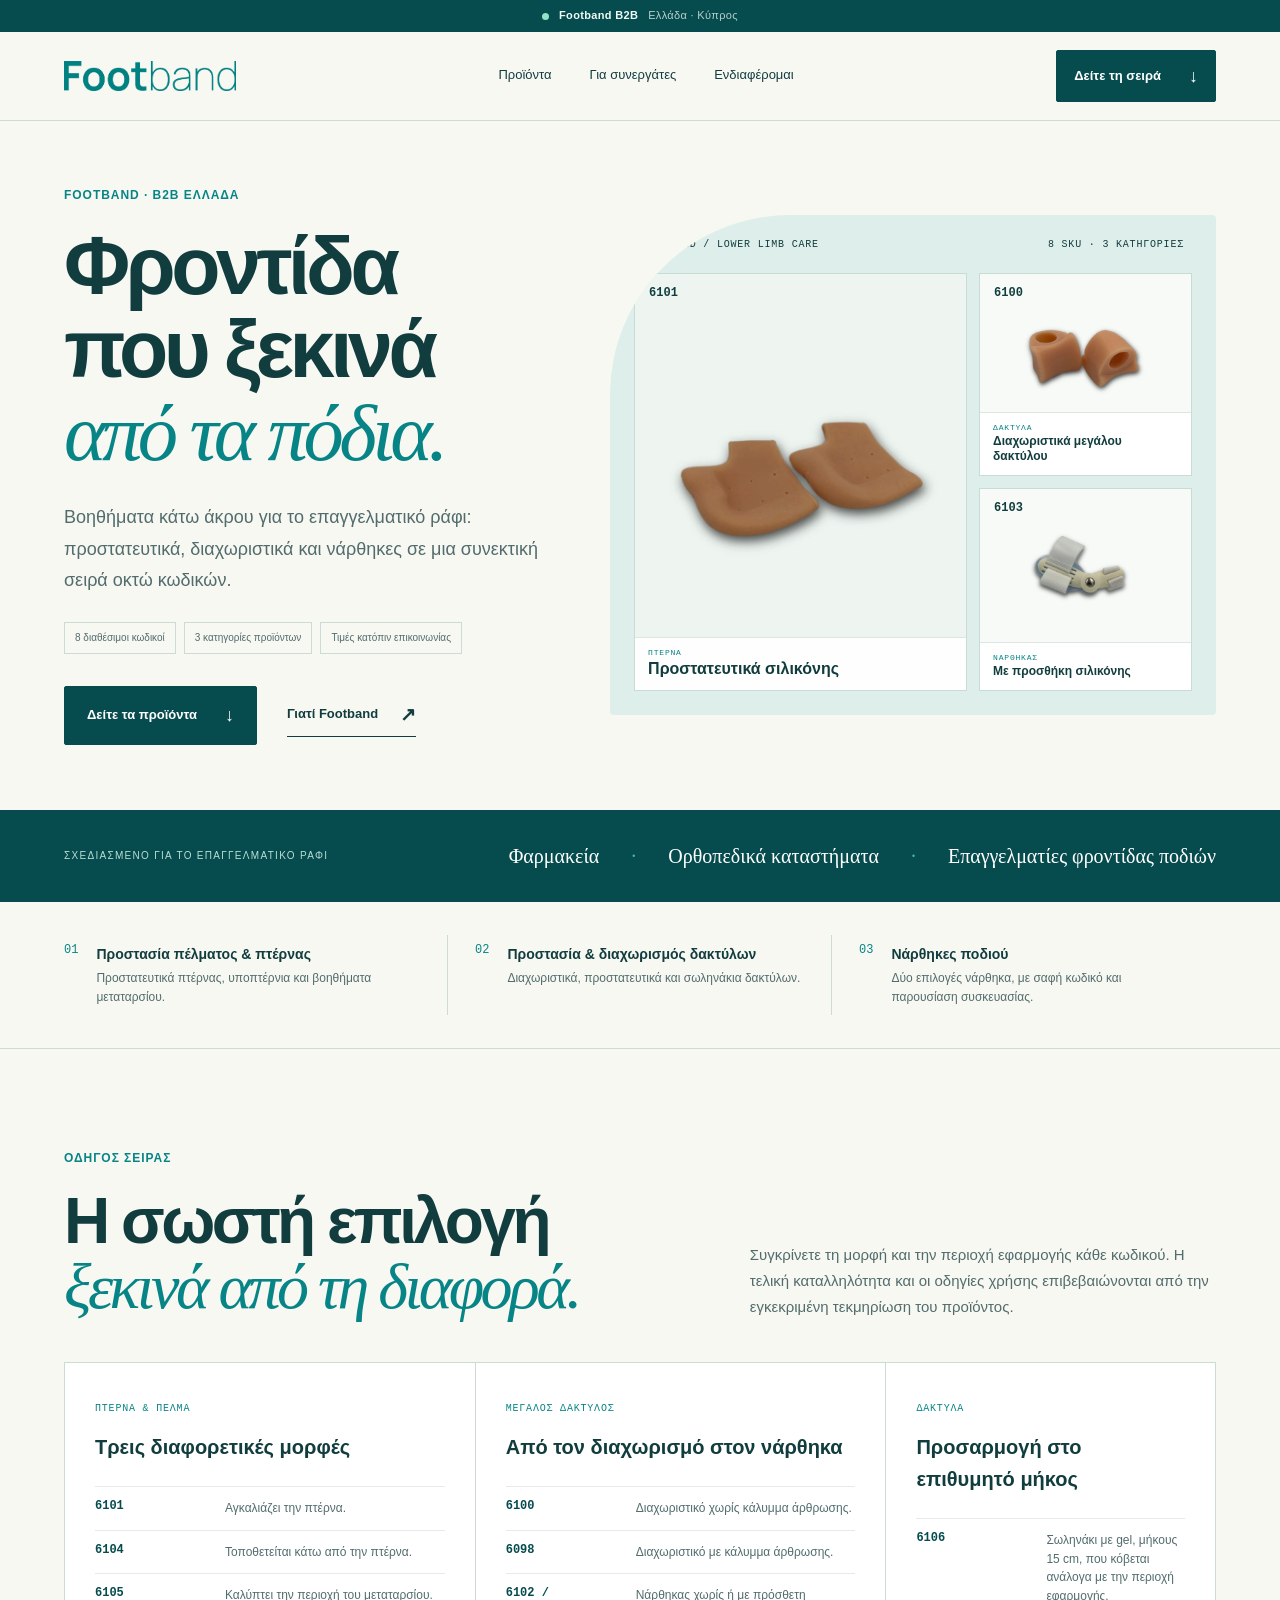
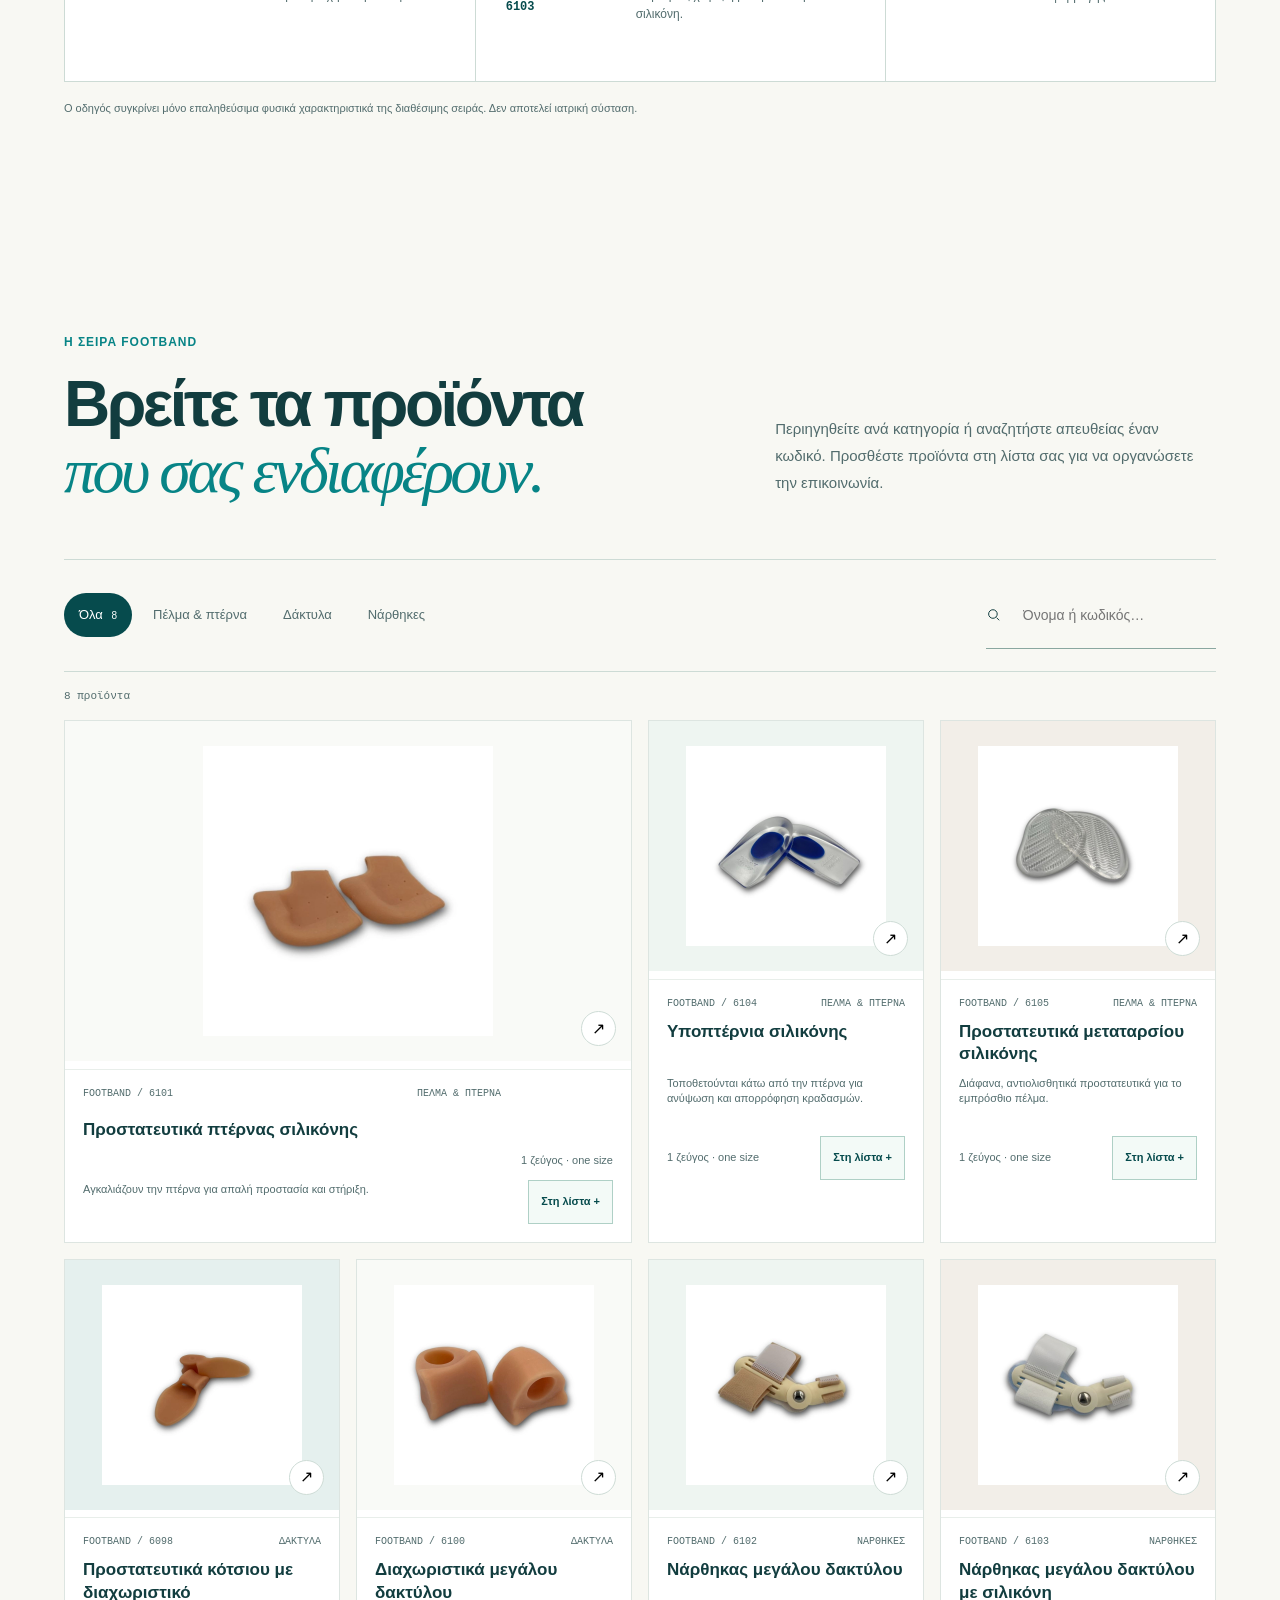
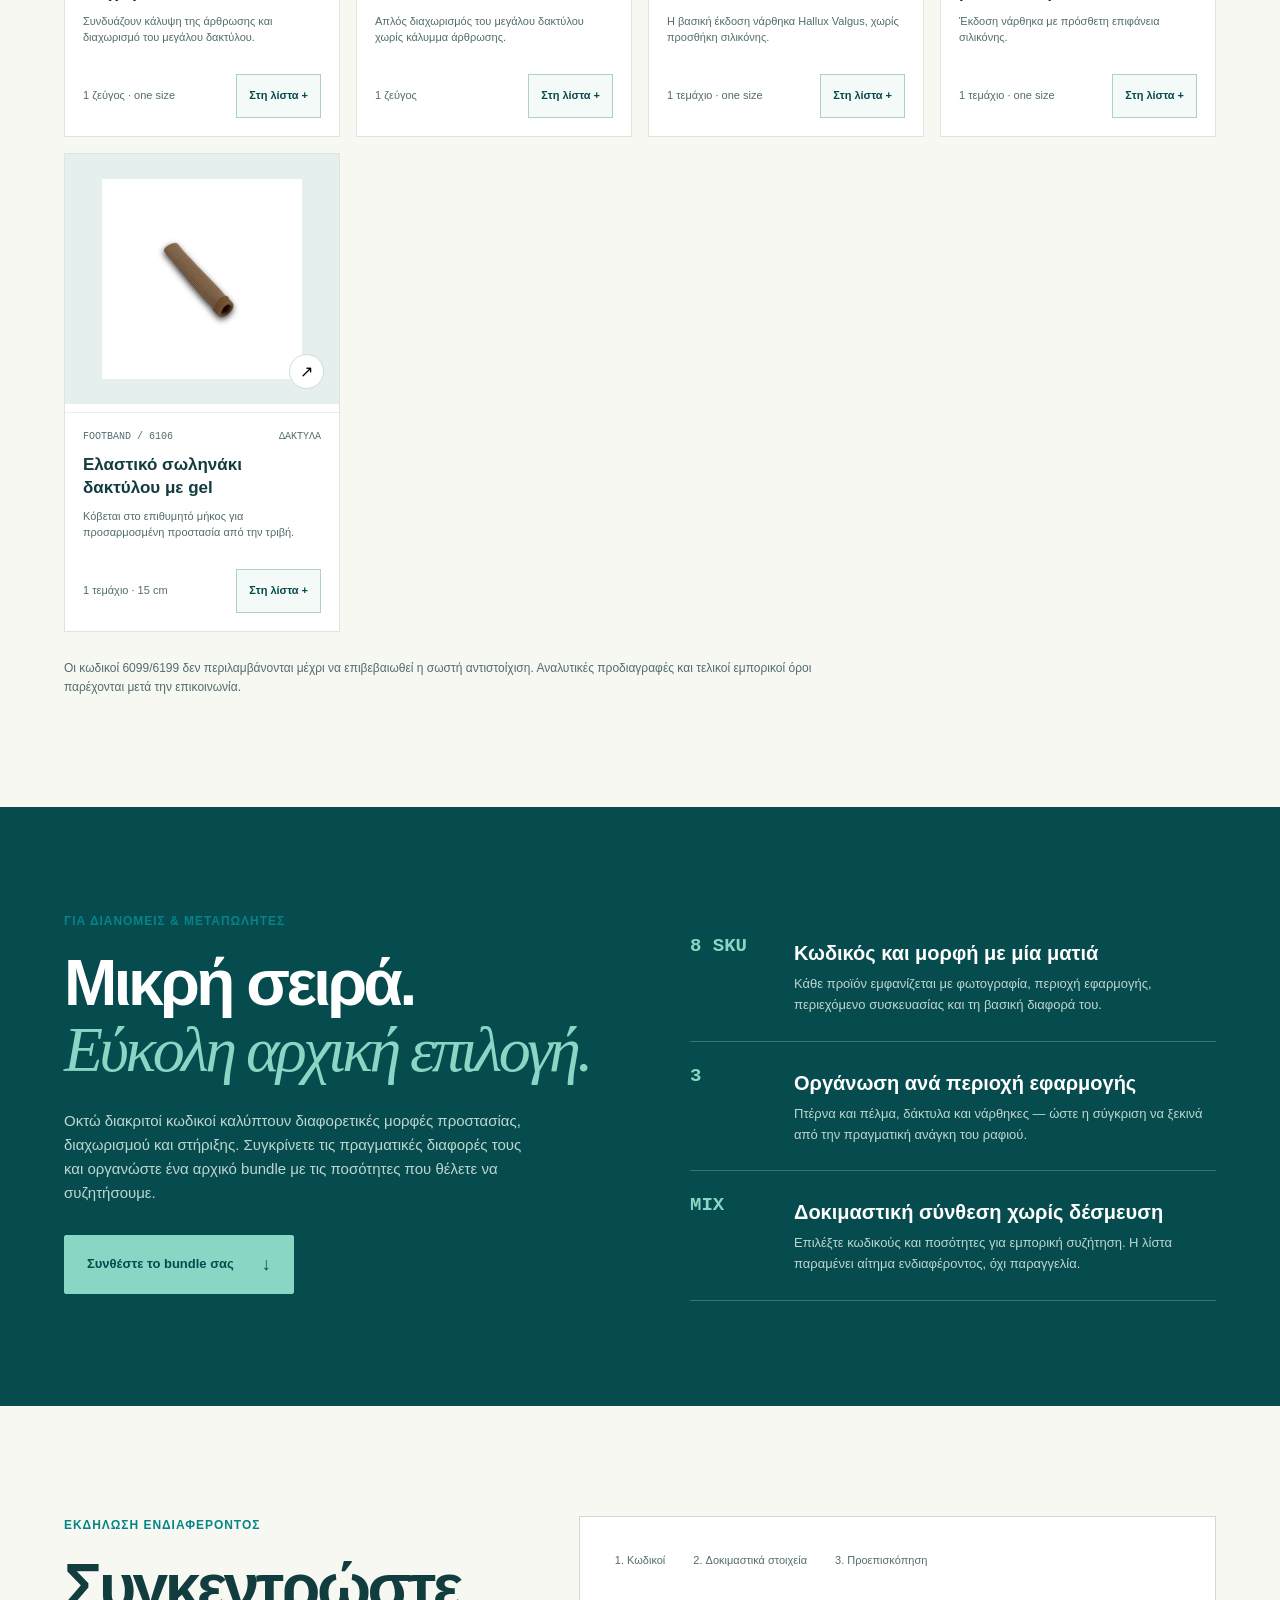
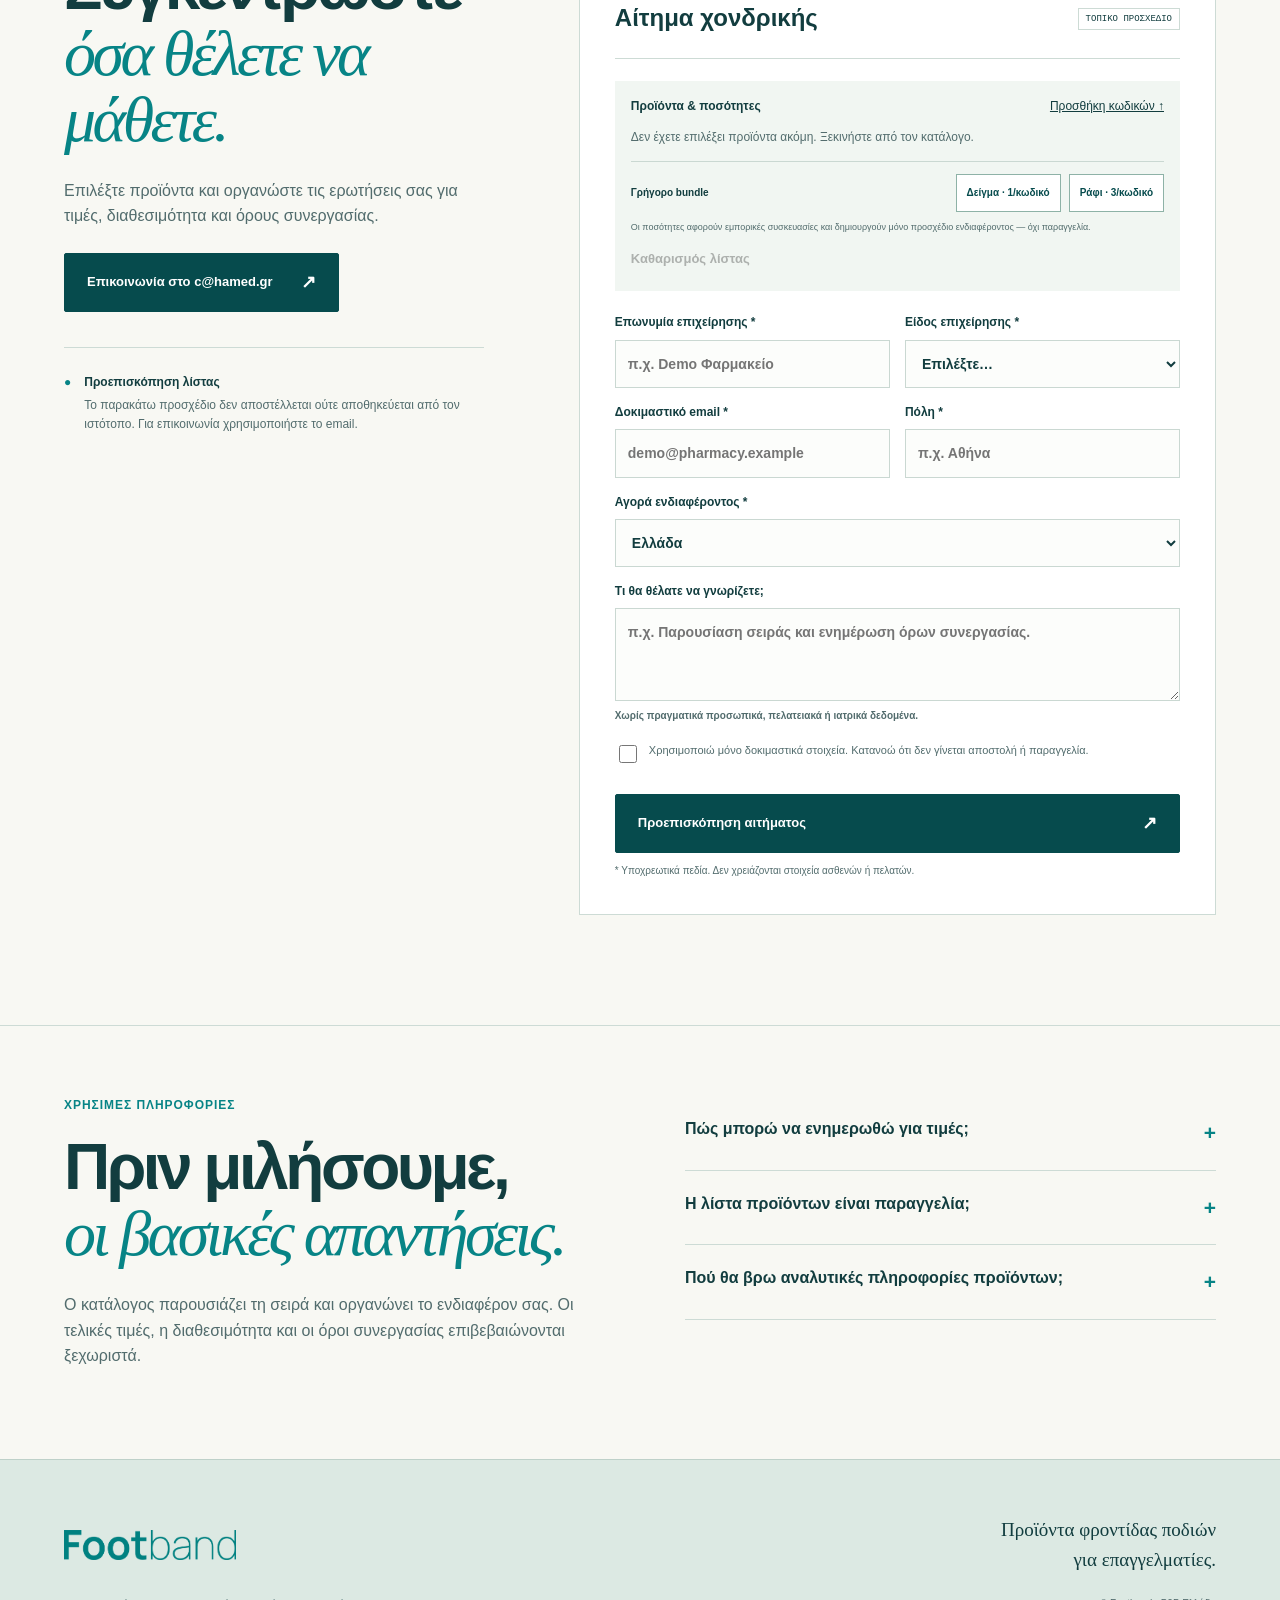
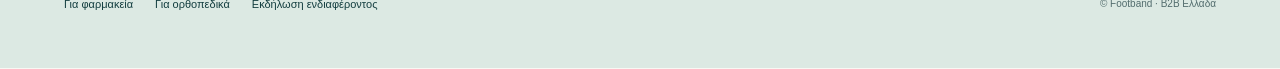
==== commit 5d5c2bf0: "Remove email address from footer" ====
--- a/index.html
+++ b/index.html
@@ -77,7 +77,7 @@
     </section>
     <section class="contact-section shell" id="contact"><div><p class="eyebrow">Χρήσιμες πληροφορίες</p><h2>Πριν μιλήσουμε,<br><em>οι βασικές απαντήσεις.</em></h2><p>Ο κατάλογος παρουσιάζει τη σειρά και οργανώνει το ενδιαφέρον σας. Οι τελικές τιμές, η διαθεσιμότητα και οι όροι συνεργασίας επιβεβαιώνονται ξεχωριστά.</p></div><div class="faq"><details><summary>Πώς μπορώ να ενημερωθώ για τιμές;</summary><p>Επιλέξτε τους κωδικούς που σας ενδιαφέρουν και ετοιμάστε τη λίστα σας. Οι τιμές δεν εμφανίζονται δημόσια.</p></details><details><summary>Η λίστα προϊόντων είναι παραγγελία;</summary><p>Όχι. Είναι ένας τρόπος να συγκεντρώσετε το ενδιαφέρον σας πριν από την επικοινωνία.</p></details><details><summary>Πού θα βρω αναλυτικές πληροφορίες προϊόντων;</summary><p>Οι πλήρεις προδιαγραφές, οι οδηγίες και η διαθεσιμότητα παρέχονται μαζί με την εμπορική ενημέρωση.</p></details></div></section>
   </main>
-  <footer><div class="shell footer-inner"><a href="/" class="brand"><img src="/assets/logo.png" width="154" height="27" alt="Footband αρχική"></a><p>Προϊόντα φροντίδας ποδιών<br>για επαγγελματίες.</p><div><a href="/pharmacies/">Για φαρμακεία</a><a href="/orthopaedic-shops/">Για ορθοπεδικά</a><a href="mailto:c@hamed.gr?subject=Footband%20B2B%20-%20Αίτημα%20συνεργασίας">c@hamed.gr</a></div><span>© Footband · B2B Ελλάδα</span></div></footer>
+  <footer><div class="shell footer-inner"><a href="/" class="brand"><img src="/assets/logo.png" width="154" height="27" alt="Footband αρχική"></a><p>Προϊόντα φροντίδας ποδιών<br>για επαγγελματίες.</p><div><a href="/pharmacies/">Για φαρμακεία</a><a href="/orthopaedic-shops/">Για ορθοπεδικά</a><a href="#enquiry">Εκδήλωση ενδιαφέροντος</a></div><span>© Footband · B2B Ελλάδα</span></div></footer>
   <div class="selection-bar" id="selection-bar" hidden><span><b id="selection-count">0</b> κωδικοί · <b id="selection-units">0</b> συσκευασίες</span><a href="#enquiry" class="button button-small">Ποσότητες & bundle <span aria-hidden="true">↗</span></a></div>
   <dialog id="product-dialog" aria-labelledby="product-dialog-title"><button class="close-dialog" type="button" aria-label="Κλείσιμο λεπτομερειών">×</button><div id="product-dialog-content"></div></dialog>
   <dialog id="request-dialog" aria-labelledby="request-title"><button class="close-dialog" type="button" aria-label="Κλείσιμο προεπισκόπησης">×</button><p class="eyebrow">Το προσχέδιό σας</p><h2 id="request-title">Έτοιμο για έλεγχο.<br>Δεν έχει αποσταλεί.</h2><p>Το δοκιμαστικό αίτημα παραμένει μόνο σε αυτή τη σελίδα. Δεν έγινε παραγγελία.</p><pre id="request-content"></pre><button id="download-draft" class="button" type="button">Λήψη δοκιμαστικού αιτήματος ↓</button></dialog>
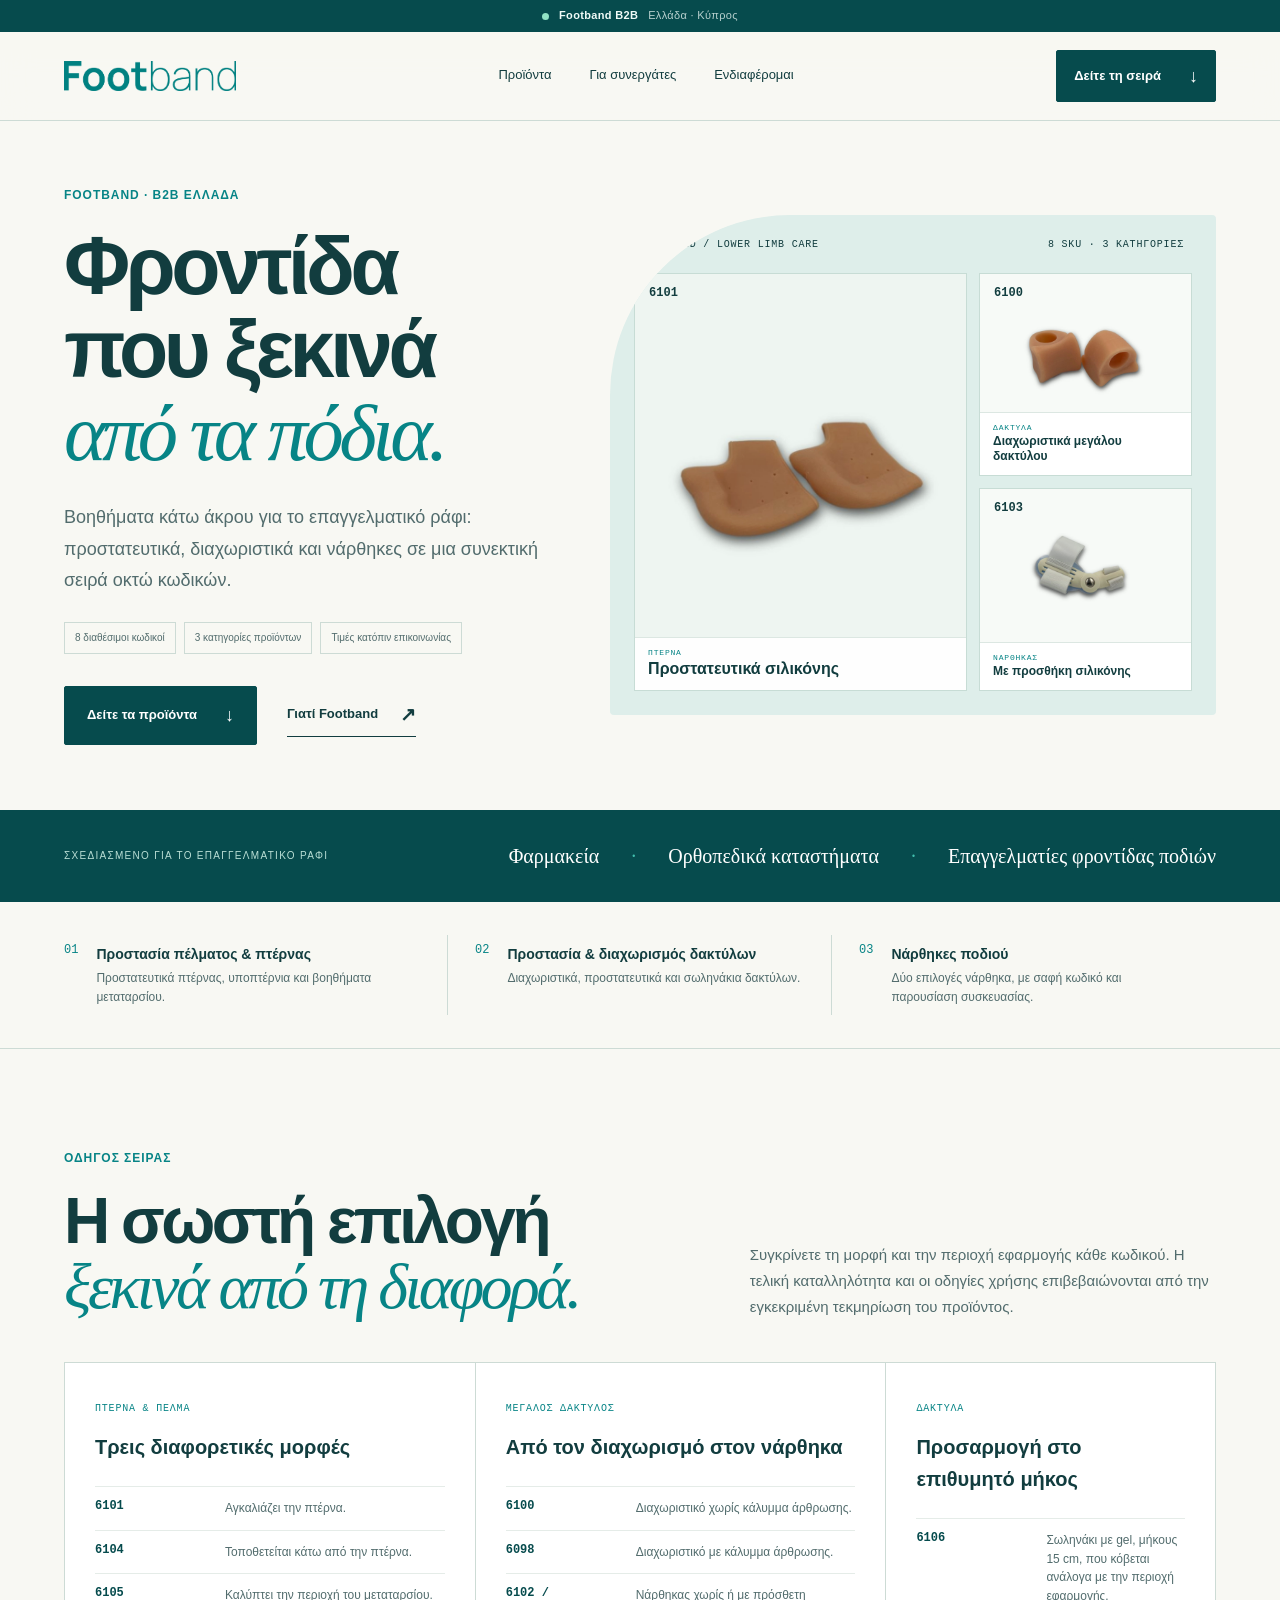
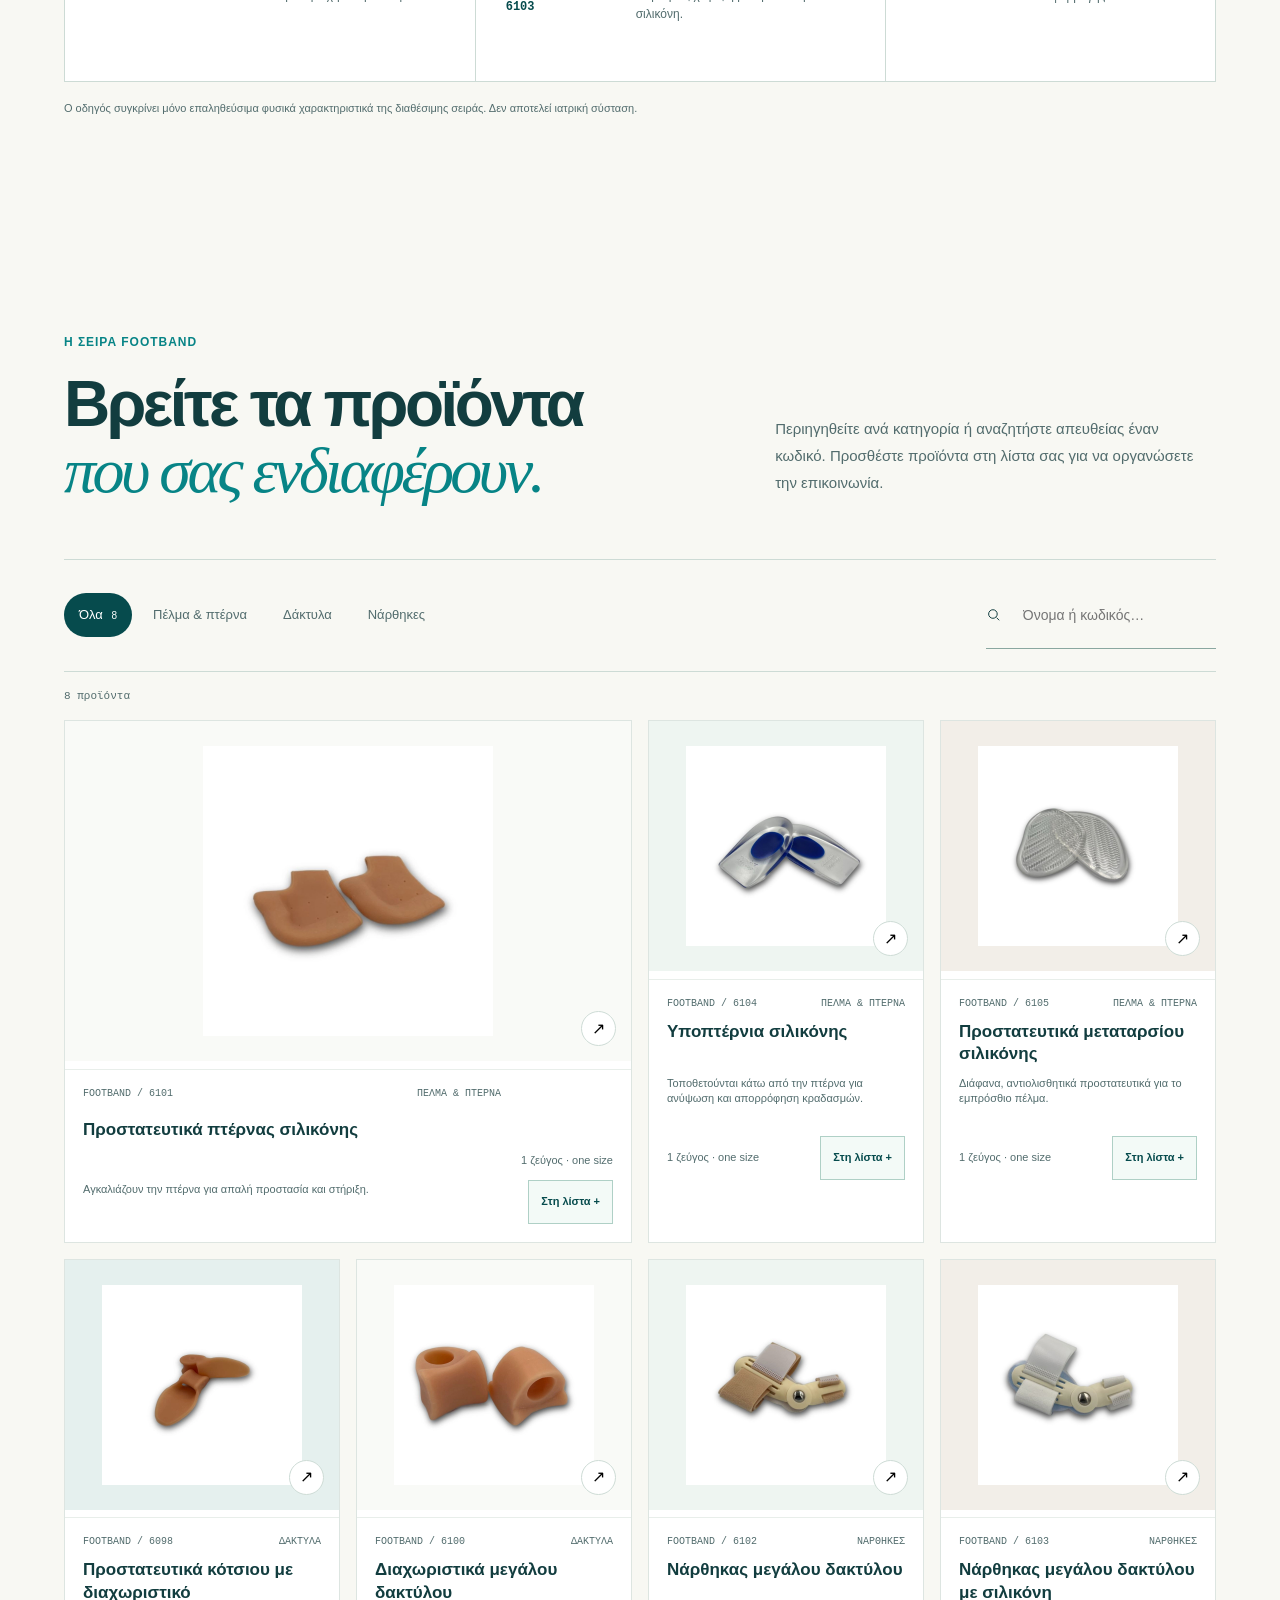
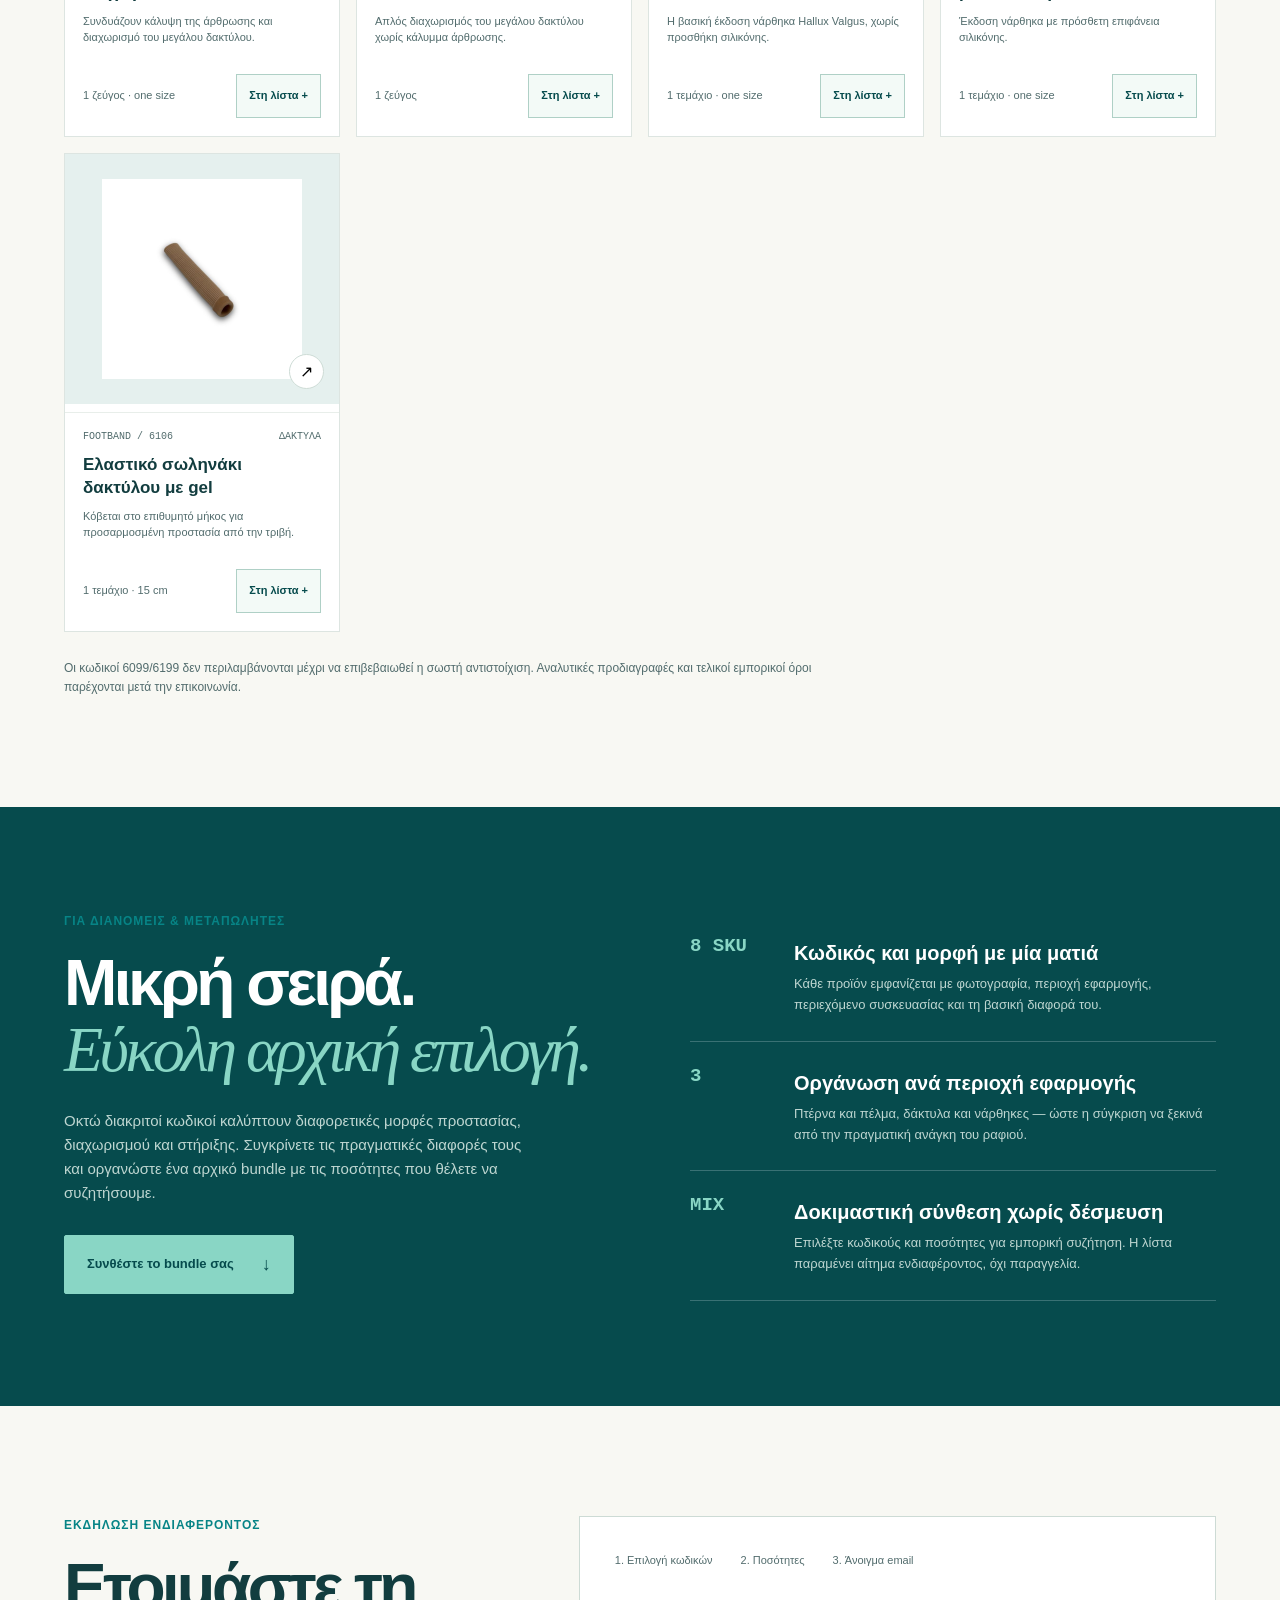
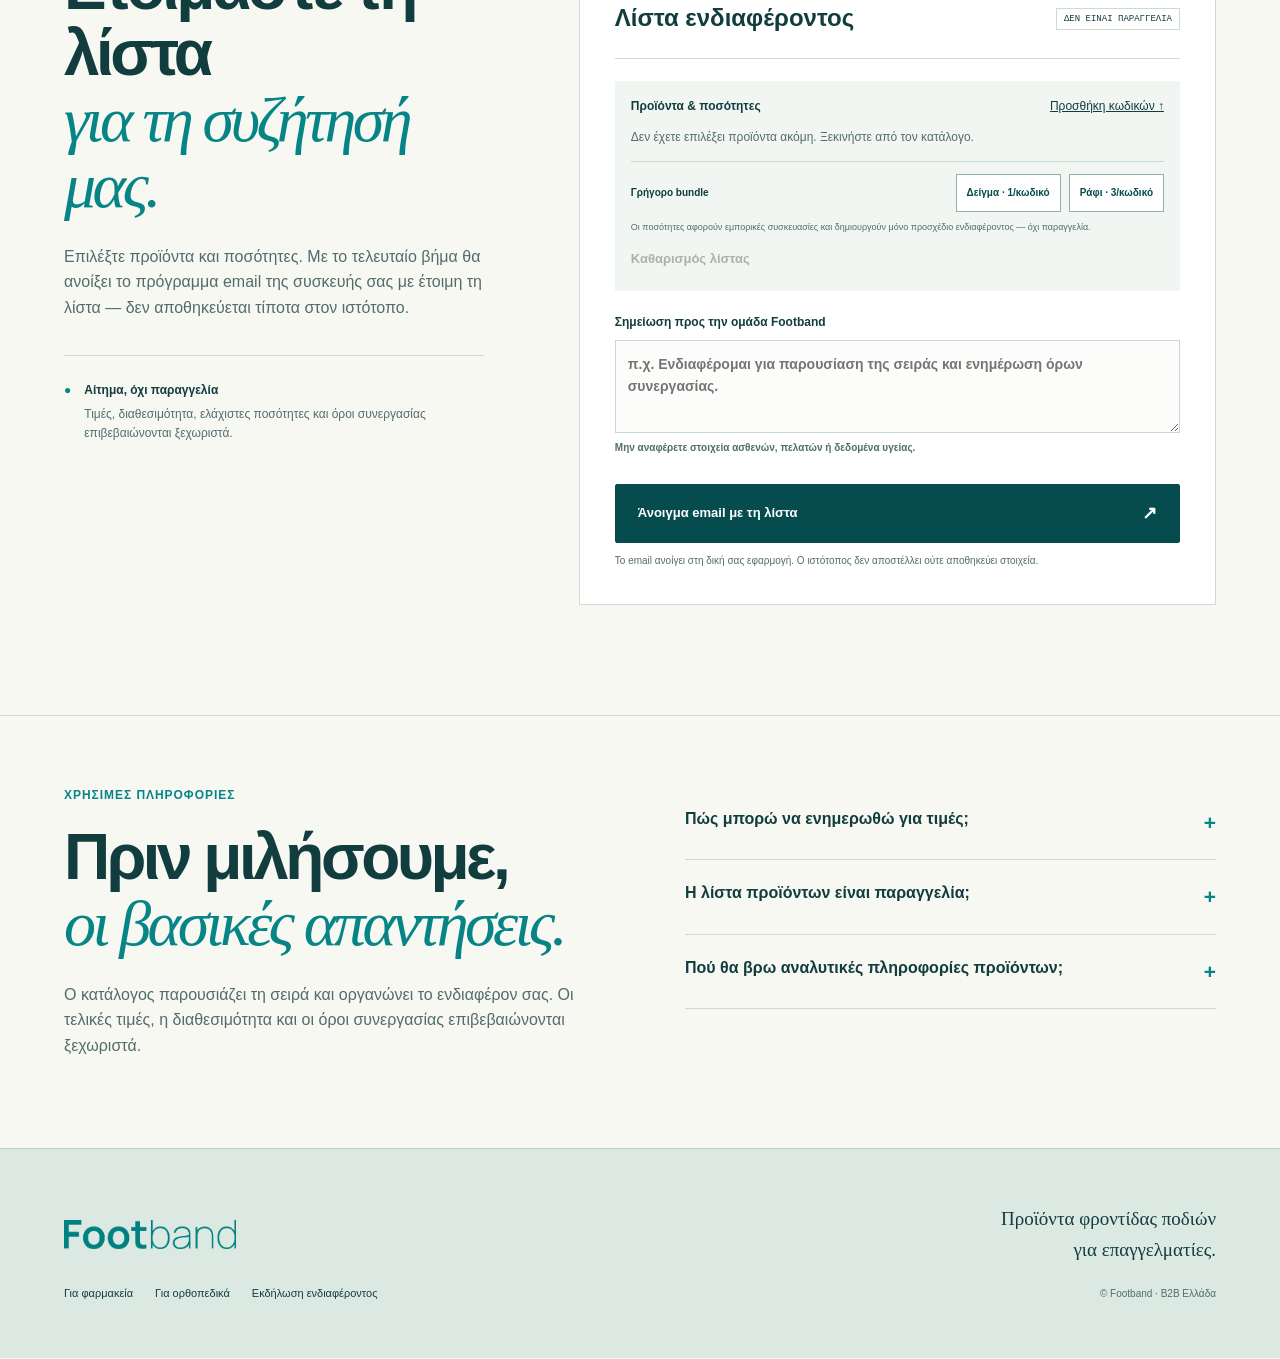
==== commit 24ab5edb: "Simplify public B2B enquiry flow" ====
--- a/index.html
+++ b/index.html
@@ -64,15 +64,13 @@
     </section>
     <section class="partners-section" id="range"><div class="shell partners-inner"><div><p class="eyebrow">Για διανομείς & μεταπωλητές</p><h2>Μικρή σειρά.<br><em>Εύκολη αρχική επιλογή.</em></h2><p class="partners-intro">Οκτώ διακριτοί κωδικοί καλύπτουν διαφορετικές μορφές προστασίας, διαχωρισμού και στήριξης. Συγκρίνετε τις πραγματικές διαφορές τους και οργανώστε ένα αρχικό bundle με τις ποσότητες που θέλετε να συζητήσουμε.</p><a class="button range-cta" href="#catalogue">Συνθέστε το bundle σας <span aria-hidden="true">↓</span></a></div><ol class="steps evidence-stats"><li><span>8 SKU</span><div><h3>Κωδικός και μορφή με μία ματιά</h3><p>Κάθε προϊόν εμφανίζεται με φωτογραφία, περιοχή εφαρμογής, περιεχόμενο συσκευασίας και τη βασική διαφορά του.</p></div></li><li><span>3</span><div><h3>Οργάνωση ανά περιοχή εφαρμογής</h3><p>Πτέρνα και πέλμα, δάκτυλα και νάρθηκες — ώστε η σύγκριση να ξεκινά από την πραγματική ανάγκη του ραφιού.</p></div></li><li><span>MIX</span><div><h3>Δοκιμαστική σύνθεση χωρίς δέσμευση</h3><p>Επιλέξτε κωδικούς και ποσότητες για εμπορική συζήτηση. Η λίστα παραμένει αίτημα ενδιαφέροντος, όχι παραγγελία.</p></div></li></ol></div></section>
     <section class="enquiry-section shell" id="enquiry">
-      <div class="enquiry-intro"><p class="eyebrow">Εκδήλωση ενδιαφέροντος</p><h2>Συγκεντρώστε<br><em>όσα θέλετε να μάθετε.</em></h2><p>Επιλέξτε προϊόντα και οργανώστε τις ερωτήσεις σας για τιμές, διαθεσιμότητα και όρους συνεργασίας.</p><a class="button contact-mail" href="mailto:c@hamed.gr?subject=Footband%20B2B%20-%20Αίτημα%20συνεργασίας">Επικοινωνία στο c@hamed.gr <span aria-hidden="true">↗</span></a><div class="local-note"><span aria-hidden="true">●</span><p><strong>Προεπισκόπηση λίστας</strong>Το παρακάτω προσχέδιο δεν αποστέλλεται ούτε αποθηκεύεται από τον ιστότοπο. Για επικοινωνία χρησιμοποιήστε το email.</p></div></div>
+      <div class="enquiry-intro"><p class="eyebrow">Εκδήλωση ενδιαφέροντος</p><h2>Ετοιμάστε τη λίστα<br><em>για τη συζήτησή μας.</em></h2><p>Επιλέξτε προϊόντα και ποσότητες. Με το τελευταίο βήμα θα ανοίξει το πρόγραμμα email της συσκευής σας με έτοιμη τη λίστα — δεν αποθηκεύεται τίποτα στον ιστότοπο.</p><div class="local-note"><span aria-hidden="true">●</span><p><strong>Αίτημα, όχι παραγγελία</strong>Τιμές, διαθεσιμότητα, ελάχιστες ποσότητες και όροι συνεργασίας επιβεβαιώνονται ξεχωριστά.</p></div></div>
       <form id="enquiry-form" novalidate>
-        <ol class="enquiry-steps" aria-label="Βήματα αιτήματος"><li>Κωδικοί</li><li>Δοκιμαστικά στοιχεία</li><li>Προεπισκόπηση</li></ol>
-        <div class="form-title"><h3>Αίτημα χονδρικής</h3><span>ΤΟΠΙΚΟ ΠΡΟΣΧΕΔΙΟ</span></div>
+        <ol class="enquiry-steps" aria-label="Βήματα αιτήματος"><li>Επιλογή κωδικών</li><li>Ποσότητες</li><li>Άνοιγμα email</li></ol>
+        <div class="form-title"><h3>Λίστα ενδιαφέροντος</h3><span>ΔΕΝ ΕΙΝΑΙ ΠΑΡΑΓΓΕΛΙΑ</span></div>
         <div class="selected-box"><div><strong>Προϊόντα & ποσότητες</strong><a href="#catalogue">Προσθήκη κωδικών ↑</a></div><div id="selected-products" aria-live="polite"></div><p class="field-error" id="error-skus"></p><div class="bundle-picker" aria-label="Γρήγορη σύνθεση bundle"><span>Γρήγορο bundle</span><button type="button" data-bundle="sample">Δείγμα · 1/κωδικό</button><button type="button" data-bundle="shelf">Ράφι · 3/κωδικό</button></div><p class="bundle-note">Οι ποσότητες αφορούν εμπορικές συσκευασίες και δημιουργούν μόνο προσχέδιο ενδιαφέροντος — όχι παραγγελία.</p><button type="button" id="clear-selection" class="text-link">Καθαρισμός λίστας</button></div>
-        <div class="form-grid"><label>Επωνυμία επιχείρησης *<input name="company" autocomplete="off" maxlength="100" placeholder="π.χ. Demo Φαρμακείο" aria-describedby="error-company" required><span class="field-error" id="error-company"></span></label><label>Είδος επιχείρησης *<select name="type" aria-describedby="error-type" required><option value="">Επιλέξτε…</option><option value="pharmacy">Φαρμακείο</option><option value="orthopaedic">Ορθοπεδικό κατάστημα</option><option value="footcare">Φροντίδα ποδιών</option><option value="distributor">Διανομέας</option><option value="other">Άλλη επιχείρηση</option></select><span class="field-error" id="error-type"></span></label><label>Δοκιμαστικό email *<input name="email" type="email" autocomplete="off" maxlength="150" placeholder="demo@pharmacy.example" aria-describedby="error-email" required><span class="field-error" id="error-email"></span></label><label>Πόλη *<input name="city" autocomplete="off" maxlength="80" placeholder="π.χ. Αθήνα" aria-describedby="error-city" required><span class="field-error" id="error-city"></span></label></div>
-        <label class="full-label">Αγορά ενδιαφέροντος *<select name="market" aria-describedby="error-market"><option value="GR">Ελλάδα</option><option value="CY">Κύπρος</option><option value="EU">Άλλη χώρα ΕΕ</option></select><span class="field-error" id="error-market"></span></label>
-        <label class="full-label">Τι θα θέλατε να γνωρίζετε;<textarea name="message" maxlength="800" rows="3" aria-describedby="error-message message-help" placeholder="π.χ. Παρουσίαση σειράς και ενημέρωση όρων συνεργασίας."></textarea><small id="message-help">Χωρίς πραγματικά προσωπικά, πελατειακά ή ιατρικά δεδομένα.</small><span class="field-error" id="error-message"></span></label>
-        <label class="check-label"><input name="synthetic" type="checkbox" aria-describedby="error-synthetic" required><span>Χρησιμοποιώ μόνο δοκιμαστικά στοιχεία. Κατανοώ ότι δεν γίνεται αποστολή ή παραγγελία.</span></label><p class="field-error" id="error-synthetic"></p><p id="form-status" role="alert"></p><button class="button form-submit" type="submit">Προεπισκόπηση αιτήματος <span aria-hidden="true">↗</span></button><p class="form-footnote">* Υποχρεωτικά πεδία. Δεν χρειάζονται στοιχεία ασθενών ή πελατών.</p>
+        <label class="full-label">Σημείωση προς την ομάδα Footband<textarea name="message" maxlength="500" rows="3" aria-describedby="message-help" placeholder="π.χ. Ενδιαφέρομαι για παρουσίαση της σειράς και ενημέρωση όρων συνεργασίας."></textarea><small id="message-help">Μην αναφέρετε στοιχεία ασθενών, πελατών ή δεδομένα υγείας.</small></label>
+        <p id="form-status" role="alert"></p><button class="button form-submit" type="submit">Άνοιγμα email με τη λίστα <span aria-hidden="true">↗</span></button><p class="form-footnote">Το email ανοίγει στη δική σας εφαρμογή. Ο ιστότοπος δεν αποστέλλει ούτε αποθηκεύει στοιχεία.</p>
       </form>
     </section>
     <section class="contact-section shell" id="contact"><div><p class="eyebrow">Χρήσιμες πληροφορίες</p><h2>Πριν μιλήσουμε,<br><em>οι βασικές απαντήσεις.</em></h2><p>Ο κατάλογος παρουσιάζει τη σειρά και οργανώνει το ενδιαφέρον σας. Οι τελικές τιμές, η διαθεσιμότητα και οι όροι συνεργασίας επιβεβαιώνονται ξεχωριστά.</p></div><div class="faq"><details><summary>Πώς μπορώ να ενημερωθώ για τιμές;</summary><p>Επιλέξτε τους κωδικούς που σας ενδιαφέρουν και ετοιμάστε τη λίστα σας. Οι τιμές δεν εμφανίζονται δημόσια.</p></details><details><summary>Η λίστα προϊόντων είναι παραγγελία;</summary><p>Όχι. Είναι ένας τρόπος να συγκεντρώσετε το ενδιαφέρον σας πριν από την επικοινωνία.</p></details><details><summary>Πού θα βρω αναλυτικές πληροφορίες προϊόντων;</summary><p>Οι πλήρεις προδιαγραφές, οι οδηγίες και η διαθεσιμότητα παρέχονται μαζί με την εμπορική ενημέρωση.</p></details></div></section>
@@ -80,6 +78,5 @@
   <footer><div class="shell footer-inner"><a href="/" class="brand"><img src="/assets/logo.png" width="154" height="27" alt="Footband αρχική"></a><p>Προϊόντα φροντίδας ποδιών<br>για επαγγελματίες.</p><div><a href="/pharmacies/">Για φαρμακεία</a><a href="/orthopaedic-shops/">Για ορθοπεδικά</a><a href="#enquiry">Εκδήλωση ενδιαφέροντος</a></div><span>© Footband · B2B Ελλάδα</span></div></footer>
   <div class="selection-bar" id="selection-bar" hidden><span><b id="selection-count">0</b> κωδικοί · <b id="selection-units">0</b> συσκευασίες</span><a href="#enquiry" class="button button-small">Ποσότητες & bundle <span aria-hidden="true">↗</span></a></div>
   <dialog id="product-dialog" aria-labelledby="product-dialog-title"><button class="close-dialog" type="button" aria-label="Κλείσιμο λεπτομερειών">×</button><div id="product-dialog-content"></div></dialog>
-  <dialog id="request-dialog" aria-labelledby="request-title"><button class="close-dialog" type="button" aria-label="Κλείσιμο προεπισκόπησης">×</button><p class="eyebrow">Το προσχέδιό σας</p><h2 id="request-title">Έτοιμο για έλεγχο.<br>Δεν έχει αποσταλεί.</h2><p>Το δοκιμαστικό αίτημα παραμένει μόνο σε αυτή τη σελίδα. Δεν έγινε παραγγελία.</p><pre id="request-content"></pre><button id="download-draft" class="button" type="button">Λήψη δοκιμαστικού αιτήματος ↓</button></dialog>
 </body>
 </html>
--- a/styles.css
+++ b/styles.css
@@ -22,4 +22,4 @@
 @media(prefers-reduced-motion:reduce){html{scroll-behavior:auto}*,*:before,*:after{transition:none!important;animation:none!important}}
 .range-cta{margin-top:30px;background:#89d6c5;border-color:#89d6c5;color:var(--deep)}.range-cta:hover{background:#b0e5d8}
 .contact-mail{display:inline-flex;margin-top:24px}
-@media(max-width:760px){.choice-guide{padding-top:70px;padding-bottom:70px}.choice-guide-heading{grid-template-columns:1fr;gap:24px;margin-bottom:30px}.choice-paths{grid-template-columns:1fr}.choice-paths article{padding:24px 20px;border-right:0;border-bottom:1px solid var(--line)}.choice-paths article:last-child{border-bottom:0}.choice-paths dl div{grid-template-columns:82px 1fr}}
+@media(max-width:900px){.choice-guide{padding-top:70px;padding-bottom:70px}.choice-guide-heading{grid-template-columns:1fr;gap:24px;margin-bottom:30px}.choice-paths{grid-template-columns:1fr}.choice-paths article{padding:24px 20px;border-right:0;border-bottom:1px solid var(--line)}.choice-paths article:last-child{border-bottom:0}.choice-paths dl div{grid-template-columns:82px 1fr}}
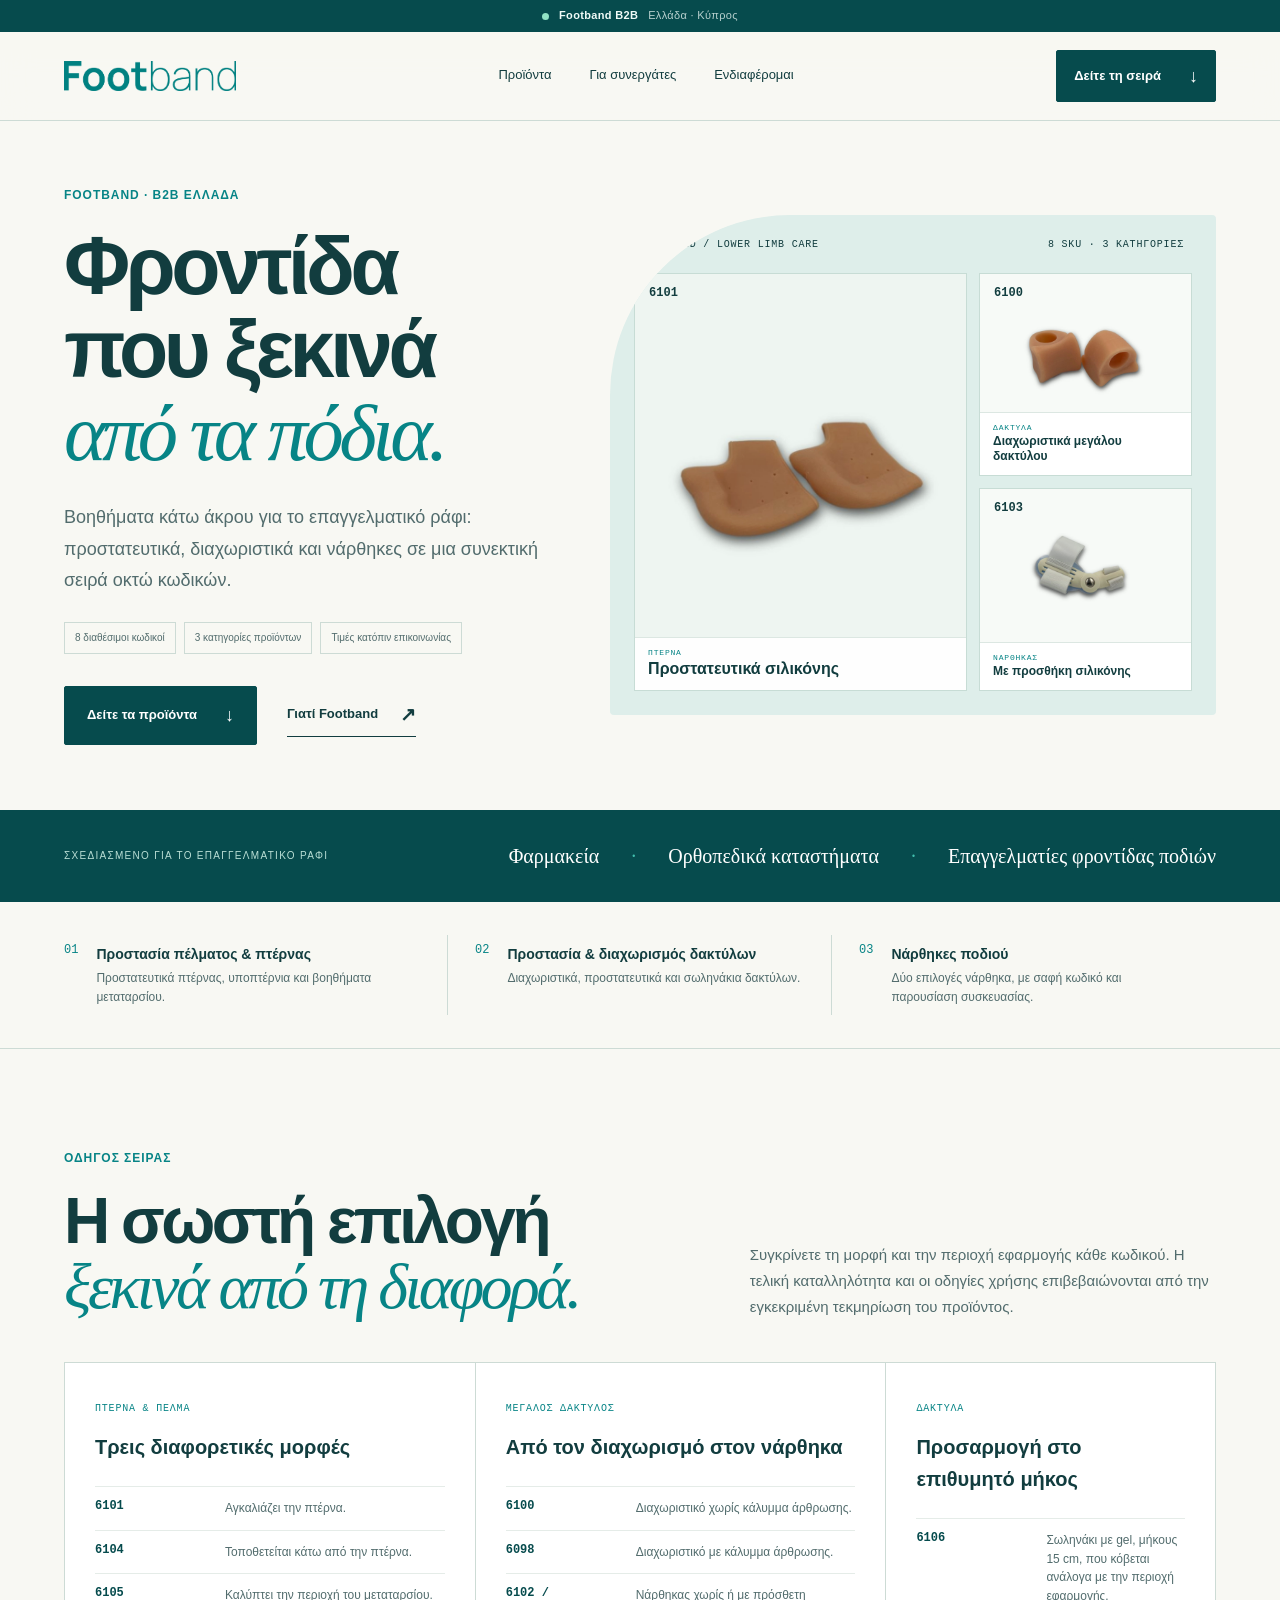
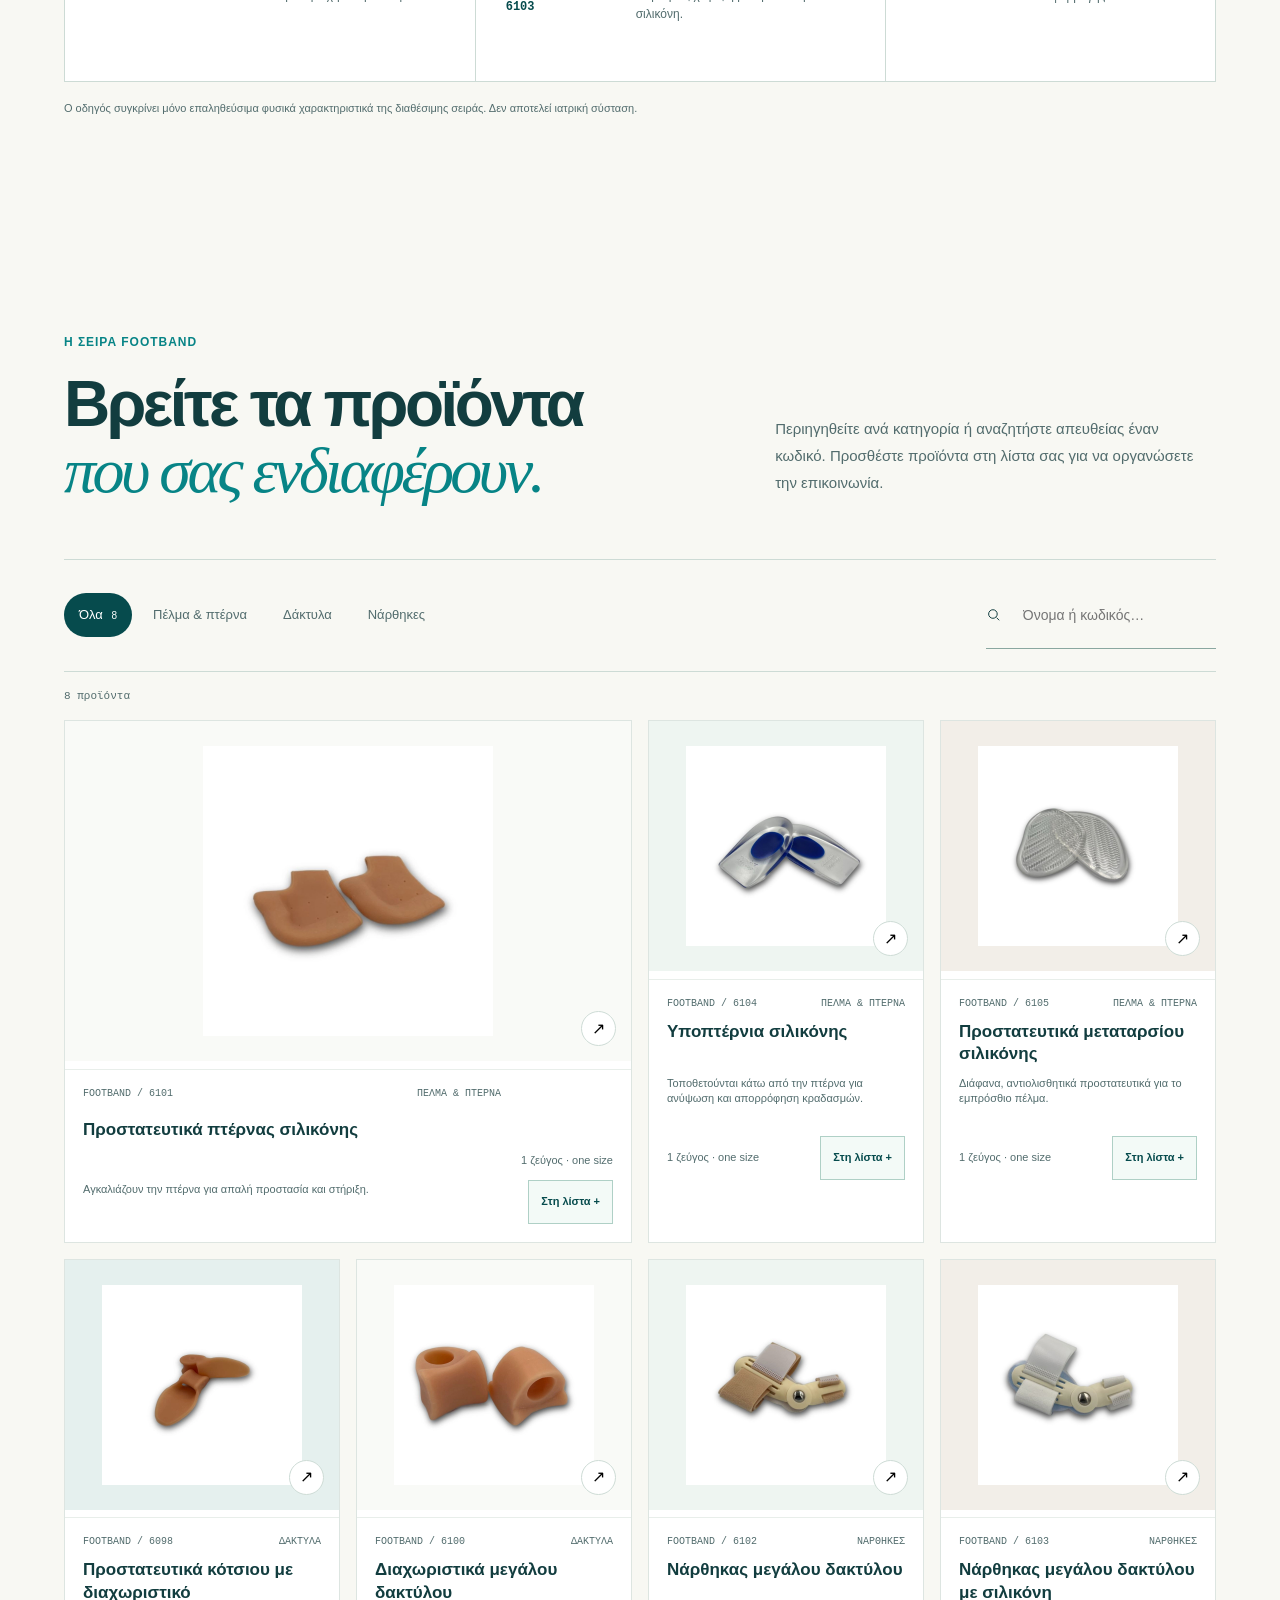
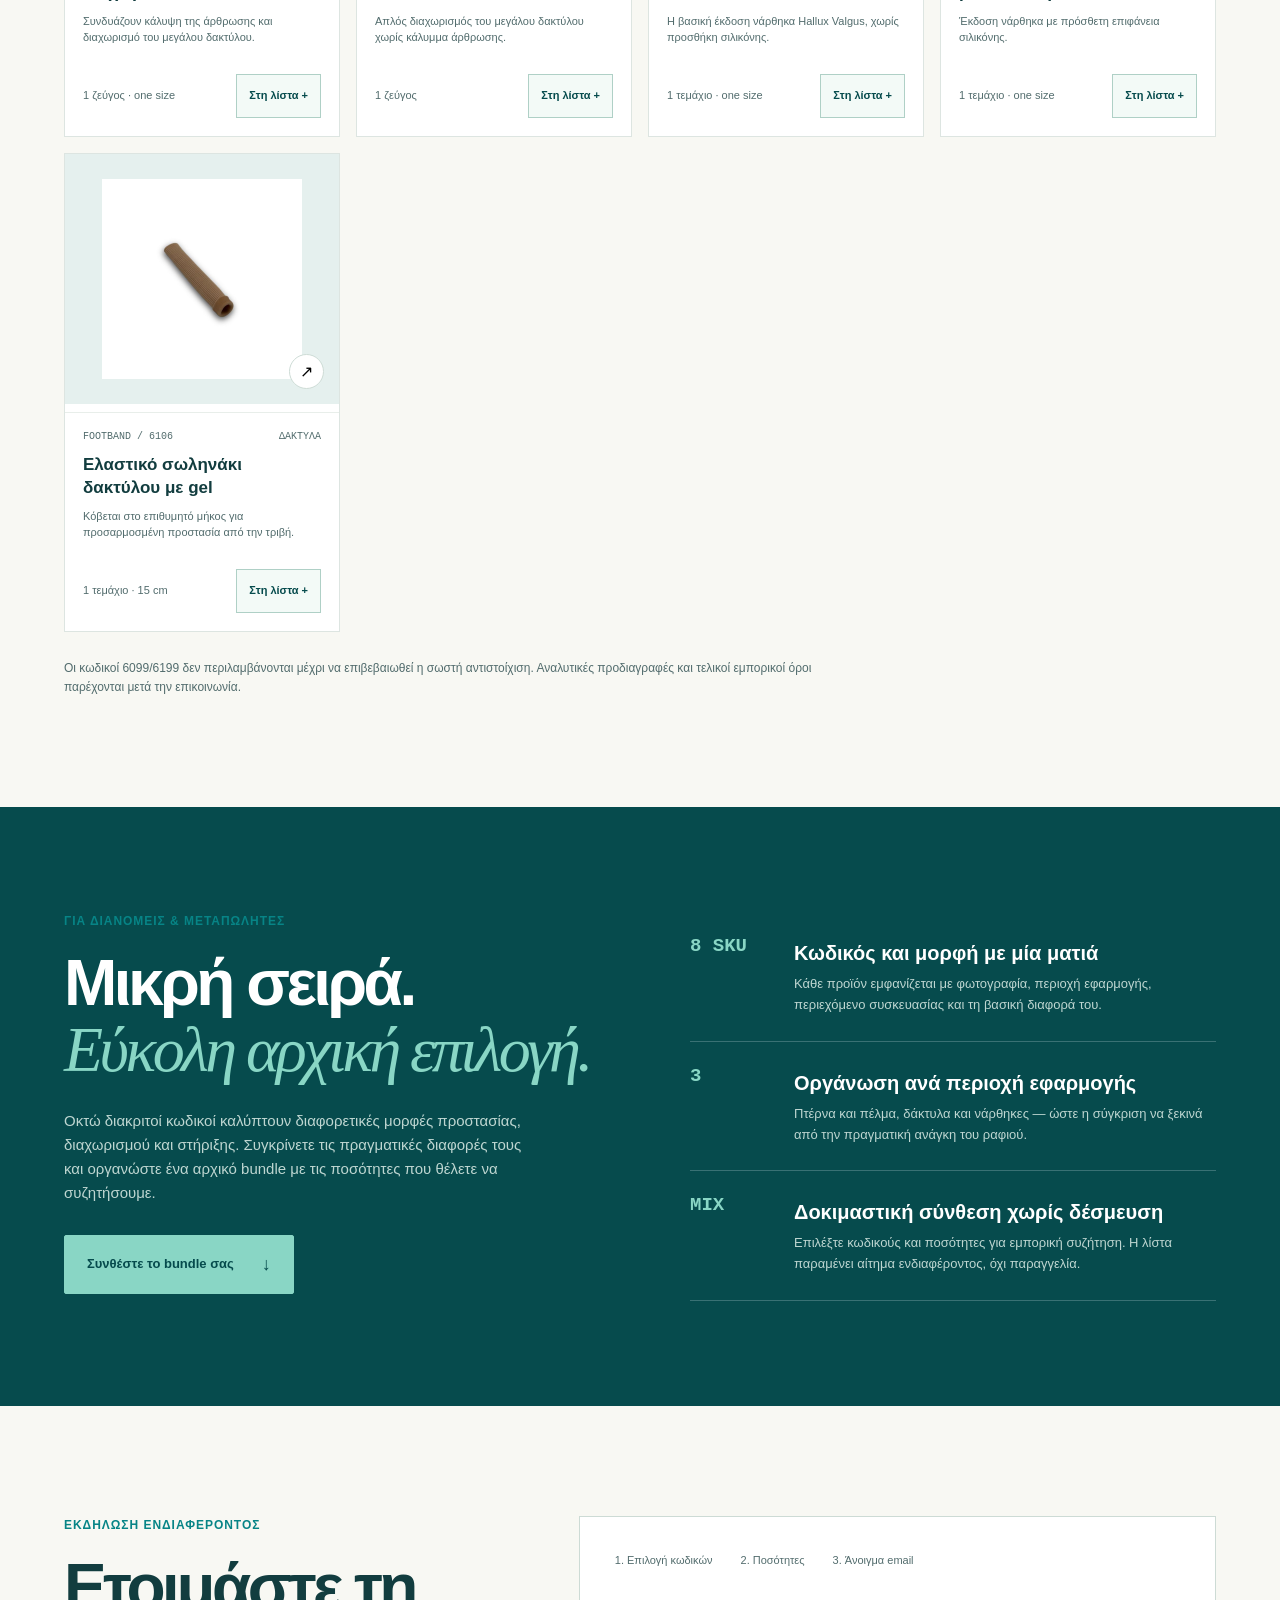
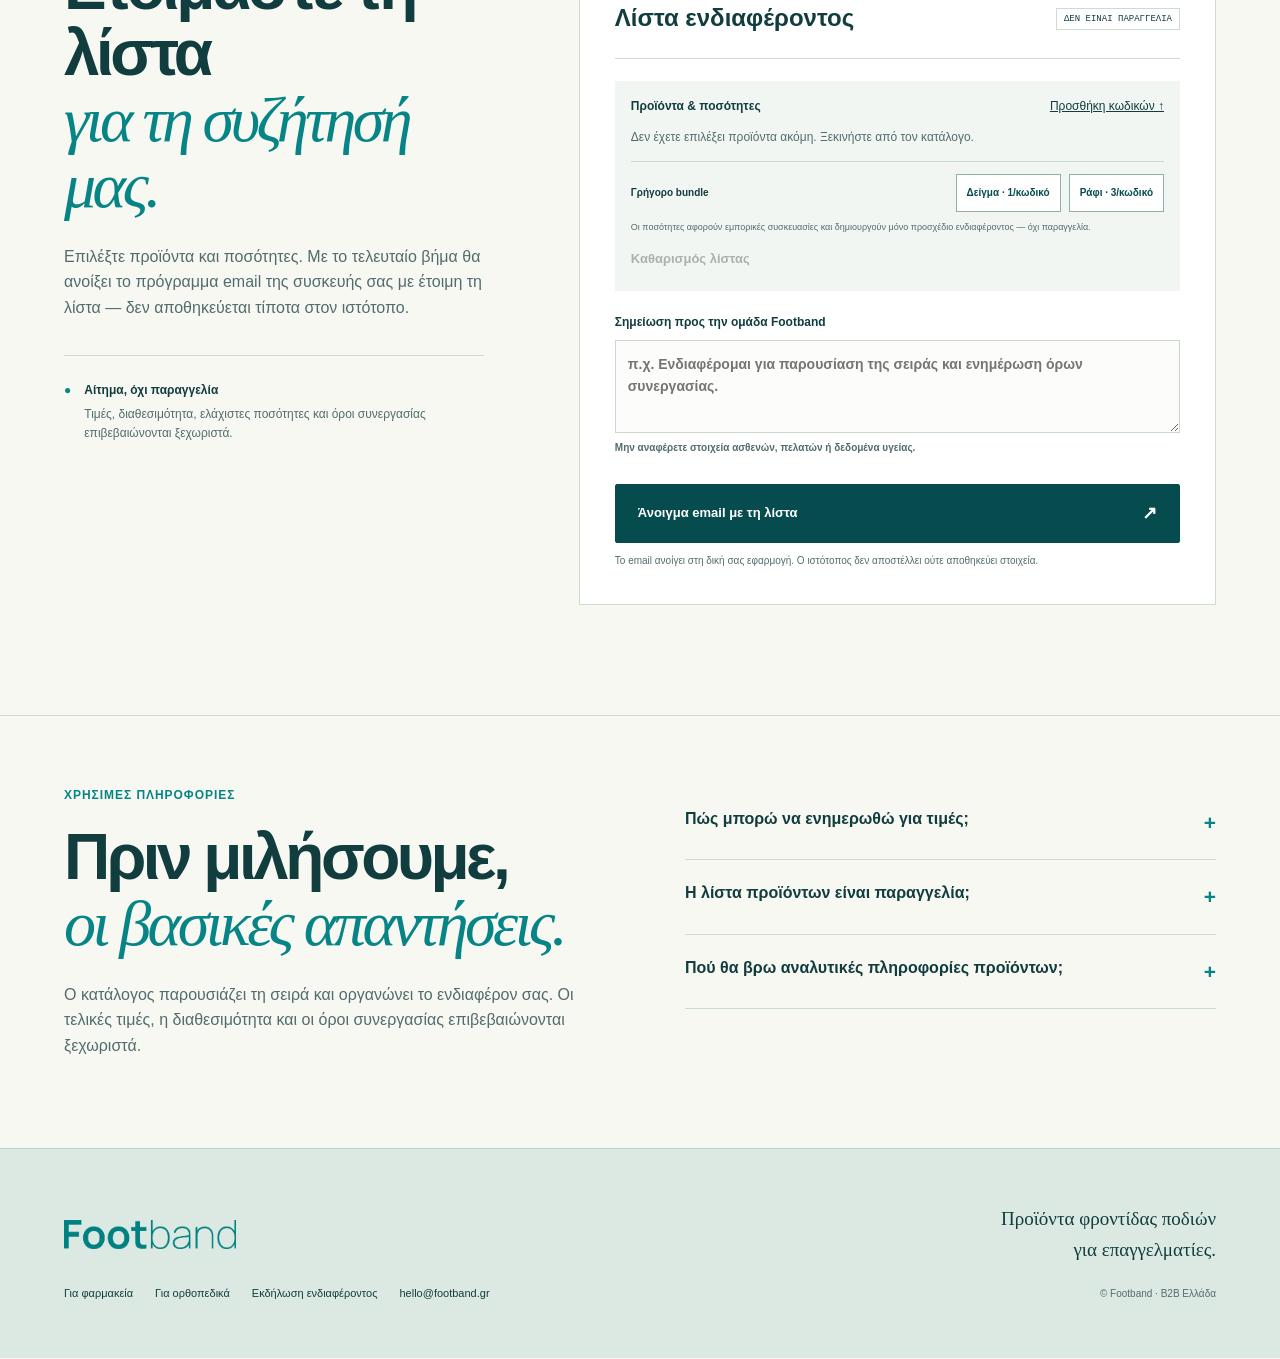
==== commit 467e7634: "Route enquiries to Footband email" ====
--- a/index.html
+++ b/index.html
@@ -75,7 +75,7 @@
     </section>
     <section class="contact-section shell" id="contact"><div><p class="eyebrow">Χρήσιμες πληροφορίες</p><h2>Πριν μιλήσουμε,<br><em>οι βασικές απαντήσεις.</em></h2><p>Ο κατάλογος παρουσιάζει τη σειρά και οργανώνει το ενδιαφέρον σας. Οι τελικές τιμές, η διαθεσιμότητα και οι όροι συνεργασίας επιβεβαιώνονται ξεχωριστά.</p></div><div class="faq"><details><summary>Πώς μπορώ να ενημερωθώ για τιμές;</summary><p>Επιλέξτε τους κωδικούς που σας ενδιαφέρουν και ετοιμάστε τη λίστα σας. Οι τιμές δεν εμφανίζονται δημόσια.</p></details><details><summary>Η λίστα προϊόντων είναι παραγγελία;</summary><p>Όχι. Είναι ένας τρόπος να συγκεντρώσετε το ενδιαφέρον σας πριν από την επικοινωνία.</p></details><details><summary>Πού θα βρω αναλυτικές πληροφορίες προϊόντων;</summary><p>Οι πλήρεις προδιαγραφές, οι οδηγίες και η διαθεσιμότητα παρέχονται μαζί με την εμπορική ενημέρωση.</p></details></div></section>
   </main>
-  <footer><div class="shell footer-inner"><a href="/" class="brand"><img src="/assets/logo.png" width="154" height="27" alt="Footband αρχική"></a><p>Προϊόντα φροντίδας ποδιών<br>για επαγγελματίες.</p><div><a href="/pharmacies/">Για φαρμακεία</a><a href="/orthopaedic-shops/">Για ορθοπεδικά</a><a href="#enquiry">Εκδήλωση ενδιαφέροντος</a></div><span>© Footband · B2B Ελλάδα</span></div></footer>
+  <footer><div class="shell footer-inner"><a href="/" class="brand"><img src="/assets/logo.png" width="154" height="27" alt="Footband αρχική"></a><p>Προϊόντα φροντίδας ποδιών<br>για επαγγελματίες.</p><div><a href="/pharmacies/">Για φαρμακεία</a><a href="/orthopaedic-shops/">Για ορθοπεδικά</a><a href="#enquiry">Εκδήλωση ενδιαφέροντος</a><a href="mailto:hello@footband.gr">hello@footband.gr</a></div><span>© Footband · B2B Ελλάδα</span></div></footer>
   <div class="selection-bar" id="selection-bar" hidden><span><b id="selection-count">0</b> κωδικοί · <b id="selection-units">0</b> συσκευασίες</span><a href="#enquiry" class="button button-small">Ποσότητες & bundle <span aria-hidden="true">↗</span></a></div>
   <dialog id="product-dialog" aria-labelledby="product-dialog-title"><button class="close-dialog" type="button" aria-label="Κλείσιμο λεπτομερειών">×</button><div id="product-dialog-content"></div></dialog>
 </body>
